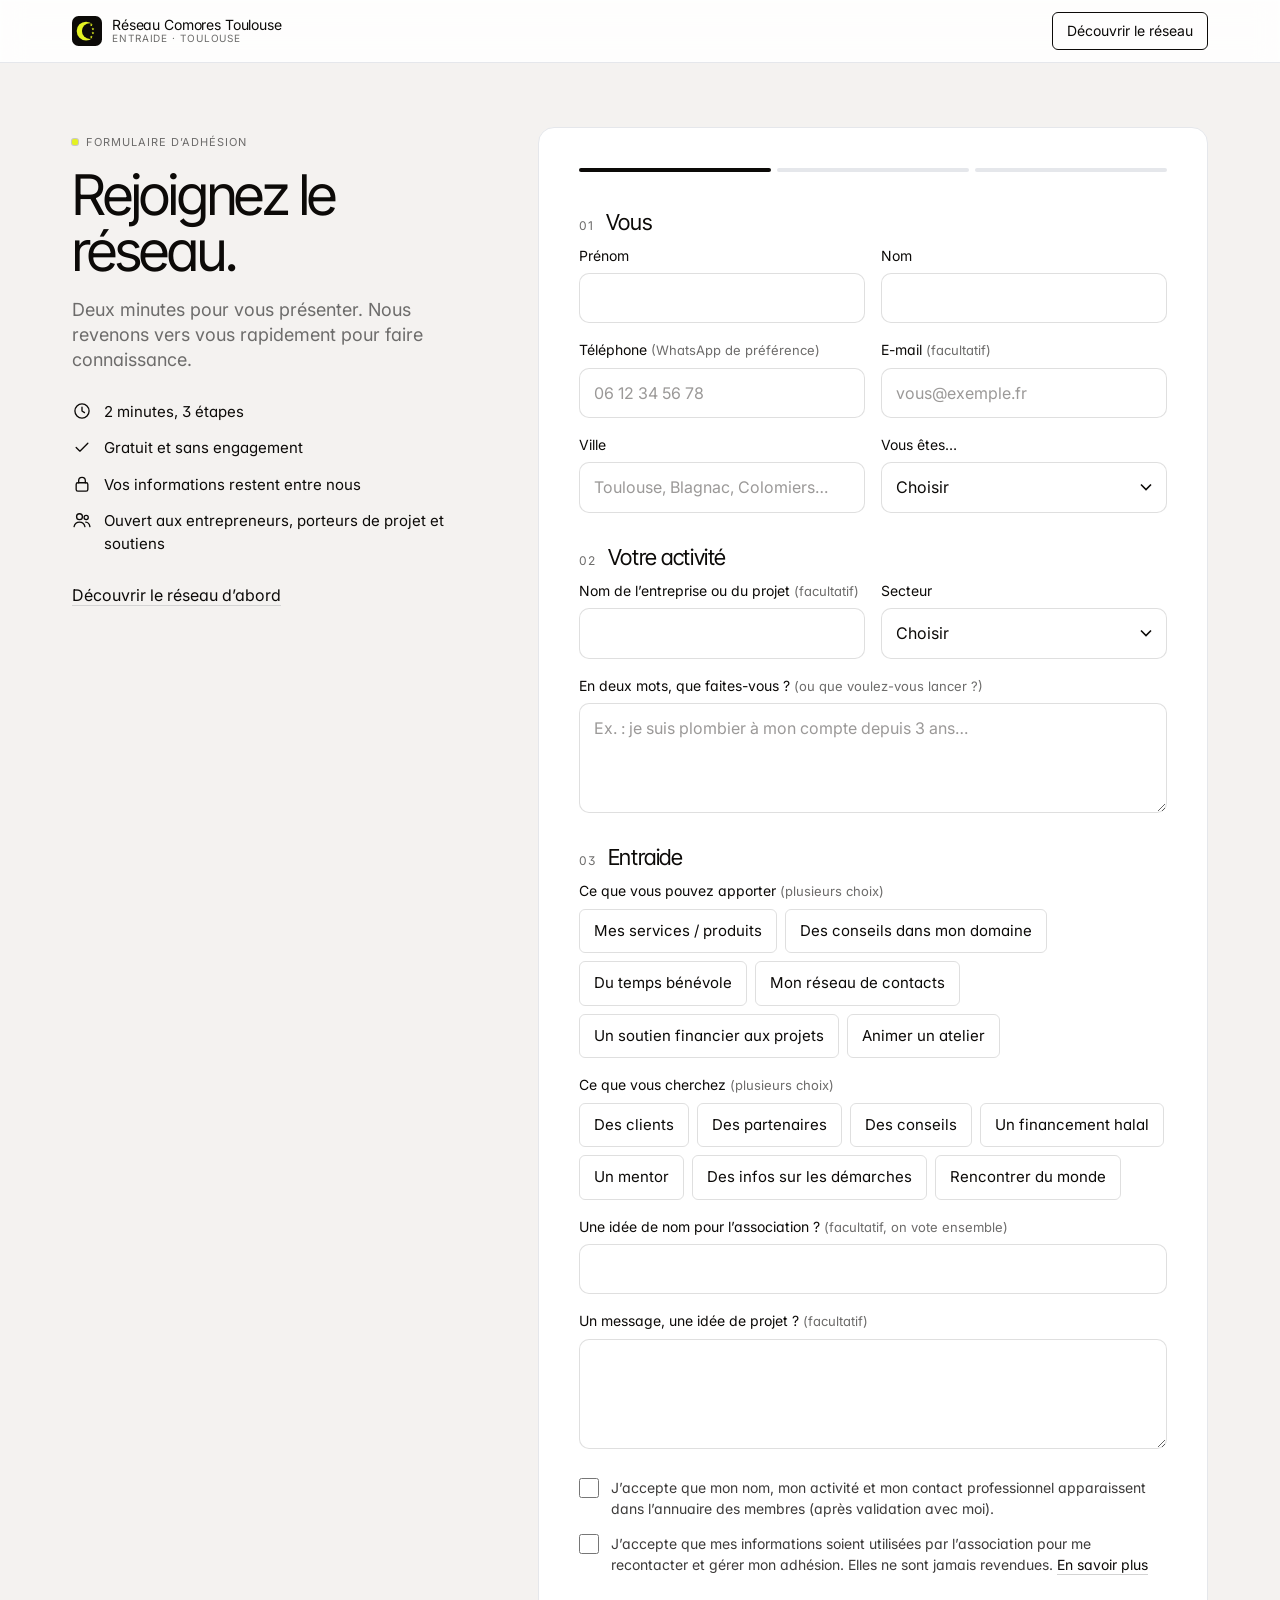
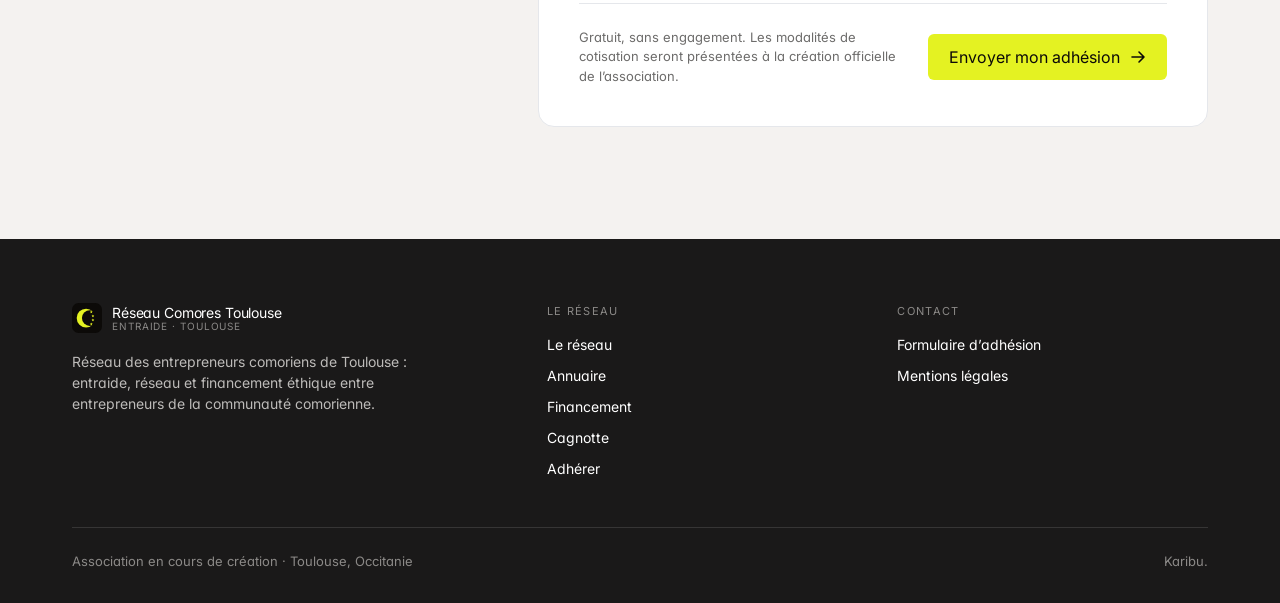
==== adherer/index.html @ d169f587 "Site du réseau d'entraide des entrepreneurs comoriens de Toulouse Co-Authored-By: Claude Opus 5.5 <n" ====
<!doctype html>
<html lang="fr"><head>
<meta charset="utf-8"><meta name="viewport" content="width=device-width, initial-scale=1">
<title>Adhérer · Réseau des entrepreneurs comoriens de Toulouse</title>
<meta name="description" content="Rejoignez le réseau d’entraide des entrepreneurs comoriens de Toulouse. Formulaire d’adhésion en 2 minutes, gratuit et sans engagement.">
<link rel="canonical" href="https://kevinhadad36.github.io/entraide-comores-toulouse/adherer/">
<meta property="og:type" content="website"><meta property="og:locale" content="fr_FR">
<meta property="og:site_name" content="Réseau des entrepreneurs comoriens de Toulouse">
<meta property="og:title" content="Adhérer · Réseau des entrepreneurs comoriens de Toulouse"><meta property="og:description" content="Rejoignez le réseau d’entraide des entrepreneurs comoriens de Toulouse. Formulaire d’adhésion en 2 minutes, gratuit et sans engagement.">
<meta property="og:url" content="https://kevinhadad36.github.io/entraide-comores-toulouse/adherer/"><meta property="og:image" content="https://kevinhadad36.github.io/entraide-comores-toulouse/assets/og.png">
<meta property="og:image:width" content="1200"><meta property="og:image:height" content="630">
<meta name="twitter:card" content="summary_large_image">
<meta name="theme-color" content="#f4f2f0">
<link rel="icon" href="../assets/logo.svg" type="image/svg+xml">
<link rel="preconnect" href="https://fonts.googleapis.com"><link rel="preconnect" href="https://fonts.gstatic.com" crossorigin>
<link href="https://fonts.googleapis.com/css2?family=Inter:wght@400&family=Inter+Tight:wght@400&display=swap" rel="stylesheet">
<link rel="stylesheet" href="../assets/style.css">

</head><body>

<header class="top"><div class="wrap nav">
<a class="brand" href="../"><svg viewBox="0 0 32 32" aria-hidden="true"><rect width="32" height="32" rx="7" fill="#0c0a08"/><mask id="lg"><rect width="32" height="32" fill="#fff"/><circle cx="19" cy="16" r="8.4" fill="#000"/></mask><circle cx="15" cy="16" r="10" fill="#e4f222" mask="url(#lg)"/><g fill="#e4f222"><polygon points="20.60,8.05 21.01,9.04 22.07,9.12 21.26,9.82 21.51,10.85 20.60,10.30 19.69,10.85 19.94,9.82 19.13,9.12 20.19,9.04"/><polygon points="22.30,12.35 22.71,13.34 23.77,13.42 22.96,14.12 23.21,15.15 22.30,14.60 21.39,15.15 21.64,14.12 20.83,13.42 21.89,13.34"/><polygon points="22.30,16.55 22.71,17.54 23.77,17.62 22.96,18.32 23.21,19.35 22.30,18.80 21.39,19.35 21.64,18.32 20.83,17.62 21.89,17.54"/><polygon points="20.60,20.85 21.01,21.84 22.07,21.92 21.26,22.62 21.51,23.65 20.60,23.10 19.69,23.65 19.94,22.62 19.13,21.92 20.19,21.84"/></g></svg><span>Réseau Comores Toulouse<small>Entraide · Toulouse</small></span></a>

<div class="nav-right"><a class="btn btn-out" href="../">Découvrir le réseau</a></div>
</div></header>
<main>

<div class="wrap form-wrap">
  <div>
    <div class="sticky">
      <span class="label">Formulaire d’adhésion</span>
      <h1 style="font-size:clamp(2.4rem,6vw,3.5rem);margin:16px 0 18px;line-height:1">Rejoignez le réseau.</h1>
      <p class="lead muted" style="font-size:1.125rem">Deux minutes pour vous présenter. Nous revenons vers vous rapidement pour faire connaissance.</p>
      <ul class="aside-list">
        <li><svg viewBox="0 0 24 24"><circle cx="12" cy="12" r="8.5"/><path d="M12 7.5V12l3 2"/></svg><span>2 minutes, 3 étapes</span></li>
        <li><svg viewBox="0 0 24 24"><path d="M5 12.5l4.5 4.5L19 7.5"/></svg><span>Gratuit et sans engagement</span></li>
        <li><svg viewBox="0 0 24 24"><rect x="5" y="10.5" width="14" height="10" rx="2"/><path d="M8 10.5V8a4 4 0 0 1 8 0v2.5"/></svg><span>Vos informations restent entre nous</span></li>
        <li><svg viewBox="0 0 24 24"><circle cx="9" cy="8" r="3.5"/><path d="M2.5 20c.8-3.6 3.4-5.5 6.5-5.5s5.7 1.9 6.5 5.5"/><circle cx="17" cy="9" r="2.5"/><path d="M16.5 14.6c2.6.2 4.4 1.9 5 5.4"/></svg><span>Ouvert aux entrepreneurs, porteurs de projet et soutiens</span></li>
      </ul>
      <p style="margin-top:28px"><a class="link" href="../">Découvrir le réseau d’abord</a></p>
    </div>
  </div>

  <div>
  <form class="join" id="join" novalidate
    data-endpoint="" data-whatsapp="" data-email="">
    <div class="progress" aria-hidden="true"><i class="on"></i><i></i><i></i></div>
    
    <input type="hidden" name="_subject" value="Nouvelle adhésion · Réseau Comores Toulouse">
    <input type="hidden" name="source" value="">
    <label class="hp" aria-hidden="true">Ne pas remplir <input type="text" name="_gotcha" tabindex="-1" autocomplete="off"></label>

    <fieldset>
      <legend><small>01</small>Vous</legend>
      <div class="fgrid c2">
        <label class="field"><span>Prénom</span><input type="text" name="prenom" autocomplete="given-name" required></label>
        <label class="field"><span>Nom</span><input type="text" name="nom" autocomplete="family-name" required></label>
        <label class="field"><span>Téléphone <em>(WhatsApp de préférence)</em></span><input type="tel" name="telephone" autocomplete="tel" inputmode="tel" placeholder="06 12 34 56 78" required></label>
        <label class="field"><span>E-mail <em>(facultatif)</em></span><input type="email" name="email" autocomplete="email" placeholder="vous@exemple.fr"></label>
        <label class="field"><span>Ville</span><input type="text" name="ville" autocomplete="address-level2" placeholder="Toulouse, Blagnac, Colomiers…" required></label>
        <label class="field"><span>Vous êtes…</span><select name="profil" required>
          <option value="">Choisir</option><option>Entrepreneur / chef d’entreprise</option><option>Indépendant / artisan / auto-entrepreneur</option><option>Porteur de projet</option><option>Étudiant / jeune diplômé</option><option>Salarié, envie de soutenir le réseau</option><option>Autre</option>
        </select></label>
      </div>
    </fieldset>

    <fieldset>
      <legend><small>02</small>Votre activité</legend>
      <div class="fgrid c2">
        <label class="field"><span>Nom de l’entreprise ou du projet <em>(facultatif)</em></span><input type="text" name="entreprise" autocomplete="organization"></label>
        <label class="field"><span>Secteur</span><select name="secteur">
          <option value="">Choisir</option><option>Bâtiment &amp; travaux</option><option>Restauration &amp; traiteur</option><option>Commerce</option><option>Transport &amp; logistique</option><option>Beauté &amp; bien-être</option><option>Santé</option><option>Numérique &amp; tech</option><option>Conseil, gestion, comptabilité</option><option>Immobilier</option><option>Éducation &amp; formation</option><option>Événementiel</option><option>Import-export</option><option>Services à la personne</option><option>Autre</option>
        </select></label>
      </div>
      <label class="field"><span>En deux mots, que faites-vous ? <em>(ou que voulez-vous lancer ?)</em></span><textarea name="activite" placeholder="Ex. : je suis plombier à mon compte depuis 3 ans…"></textarea></label>
    </fieldset>

    <fieldset>
      <legend><small>03</small>Entraide</legend>
      <div class="field"><span class="group-title">Ce que vous pouvez apporter <em>(plusieurs choix)</em></span><div class="opts"><label class="opt"><input type="checkbox" name="apports" value="Mes services / produits"><span>Mes services / produits</span></label><label class="opt"><input type="checkbox" name="apports" value="Des conseils dans mon domaine"><span>Des conseils dans mon domaine</span></label><label class="opt"><input type="checkbox" name="apports" value="Du temps bénévole"><span>Du temps bénévole</span></label><label class="opt"><input type="checkbox" name="apports" value="Mon réseau de contacts"><span>Mon réseau de contacts</span></label><label class="opt"><input type="checkbox" name="apports" value="Un soutien financier aux projets"><span>Un soutien financier aux projets</span></label><label class="opt"><input type="checkbox" name="apports" value="Animer un atelier"><span>Animer un atelier</span></label></div></div>
      <div class="field"><span class="group-title">Ce que vous cherchez <em>(plusieurs choix)</em></span><div class="opts"><label class="opt"><input type="checkbox" name="besoins" value="Des clients"><span>Des clients</span></label><label class="opt"><input type="checkbox" name="besoins" value="Des partenaires"><span>Des partenaires</span></label><label class="opt"><input type="checkbox" name="besoins" value="Des conseils"><span>Des conseils</span></label><label class="opt"><input type="checkbox" name="besoins" value="Un financement halal"><span>Un financement halal</span></label><label class="opt"><input type="checkbox" name="besoins" value="Un mentor"><span>Un mentor</span></label><label class="opt"><input type="checkbox" name="besoins" value="Des infos sur les démarches"><span>Des infos sur les démarches</span></label><label class="opt"><input type="checkbox" name="besoins" value="Rencontrer du monde"><span>Rencontrer du monde</span></label></div></div>
      <label class="field"><span>Une idée de nom pour l’association ? <em>(facultatif, on vote ensemble)</em></span><input type="text" name="idee_nom"></label>
      <label class="field"><span>Un message, une idée de projet ? <em>(facultatif)</em></span><textarea name="message"></textarea></label>
    </fieldset>

    <div style="display:grid;gap:14px">
      <label class="check"><input type="checkbox" name="annuaire" value="oui"><span>J’accepte que mon nom, mon activité et mon contact professionnel apparaissent dans l’annuaire des membres (après validation avec moi).</span></label>
      <label class="check"><input type="checkbox" name="consentement" value="oui" required><span>J’accepte que mes informations soient utilisées par l’association pour me recontacter et gérer mon adhésion. Elles ne sont jamais revendues. <a class="link" href="../mentions-legales/">En savoir plus</a></span></label>
    </div>

    <div class="form-msg" id="form-msg" role="alert" hidden></div>
    <div class="form-foot">
      <p>Gratuit, sans engagement. Les modalités de cotisation seront présentées à la création officielle de l’association.</p>
      <button class="btn btn-hl" type="submit">Envoyer mon adhésion <svg viewBox="0 0 16 16"><path d="M2 8h12M9 3l5 5-5 5"/></svg></button>
    </div>
  </form>

  <div class="done" id="done" tabindex="-1">
    <div class="big"><svg viewBox="0 0 24 24"><path d="M5 12.5l4.5 4.5L19 7.5"/></svg></div>
    <h2>Bienvenue dans le réseau.</h2>
    <p class="muted">Merci ! Nous avons bien reçu votre demande et nous revenons vers vous très vite. En attendant, partagez le formulaire autour de vous : plus nous serons nombreux, plus le réseau sera utile à chacun.</p>
    <div class="cta"><a class="btn btn-hl" id="wa-share" href="#" target="_blank" rel="noopener"><svg viewBox="0 0 24 24"><path d="M4 19.5l1.3-3.8A8 8 0 1 1 8.4 19z"/></svg> Partager sur WhatsApp</a><a class="btn btn-out" href="../">Découvrir le réseau</a></div>
  </div>
  </div>
</div>
</main>
<footer><div class="wrap">
<div class="foot">
<div><a class="brand" href="../"><svg viewBox="0 0 32 32" aria-hidden="true"><rect width="32" height="32" rx="7" fill="#0c0a08"/><mask id="lg"><rect width="32" height="32" fill="#fff"/><circle cx="19" cy="16" r="8.4" fill="#000"/></mask><circle cx="15" cy="16" r="10" fill="#e4f222" mask="url(#lg)"/><g fill="#e4f222"><polygon points="20.60,8.05 21.01,9.04 22.07,9.12 21.26,9.82 21.51,10.85 20.60,10.30 19.69,10.85 19.94,9.82 19.13,9.12 20.19,9.04"/><polygon points="22.30,12.35 22.71,13.34 23.77,13.42 22.96,14.12 23.21,15.15 22.30,14.60 21.39,15.15 21.64,14.12 20.83,13.42 21.89,13.34"/><polygon points="22.30,16.55 22.71,17.54 23.77,17.62 22.96,18.32 23.21,19.35 22.30,18.80 21.39,19.35 21.64,18.32 20.83,17.62 21.89,17.54"/><polygon points="20.60,20.85 21.01,21.84 22.07,21.92 21.26,22.62 21.51,23.65 20.60,23.10 19.69,23.65 19.94,22.62 19.13,21.92 20.19,21.84"/></g></svg><span>Réseau Comores Toulouse<small>Entraide · Toulouse</small></span></a><p style="margin-top:18px;max-width:38ch">Réseau des entrepreneurs comoriens de Toulouse : entraide, réseau et financement éthique entre entrepreneurs de la communauté comorienne.</p></div>
<div><h4>Le réseau</h4><ul><li><a href="../">Le réseau</a></li><li><a href="../annuaire/">Annuaire</a></li><li><a href="../financement/">Financement</a></li><li><a href="../cagnotte/">Cagnotte</a></li><li><a href="../adherer/">Adhérer</a></li></ul></div>
<div><h4>Contact</h4><ul><li><a href="../adherer/">Formulaire d’adhésion</a></li><li><a href="../mentions-legales/">Mentions légales</a></li></ul></div>
</div>
<div class="foot-bottom"><span>Association en cours de création · Toulouse, Occitanie</span><span>Karibu.</span></div>
</div></footer>
<script src="../assets/app.js" defer></script>
</body></html>
---- assets/style.css ----
/* Style : Refero « Ramp » — éditorial finance, quasi monochrome.
   Bone #f4f2f0 / Paper #fff / Ink #0c0a08 / Obsidian #1a1919, un seul accent : Highlighter #e4f222.
   Une seule graisse (400), filets fins, pas d'ombres, rayons 6/10/12/16 uniquement. */
:root{
  --hl:#e4f222; --ink:#0c0a08; --obsidian:#1a1919; --paper:#fff; --bone:#f4f2f0;
  --ash:#6d6c6b; --hair:#e5e7eb; --smoke:#d3d3d3; --line-dark:rgba(255,255,255,.12);
  --font:'Inter',system-ui,-apple-system,'Segoe UI',sans-serif;
  --display:'Inter Tight','Inter',system-ui,sans-serif;
  --ease:cubic-bezier(.2,.7,.2,1);
}
*{box-sizing:border-box;margin:0;padding:0}
html{scroll-behavior:smooth;scroll-padding-top:84px;-webkit-text-size-adjust:100%}
body{font-family:var(--font);font-weight:400;font-feature-settings:"ss01","cv11";color:var(--ink);background:var(--bone);font-size:16px;line-height:1.5;-webkit-font-smoothing:antialiased;overflow-x:hidden}
img,svg{display:block;max-width:100%}
a{color:inherit}
b,strong{font-weight:400;background:linear-gradient(transparent 58%,var(--hl) 58%)}
:focus-visible{outline:2px solid var(--ink);outline-offset:3px;border-radius:6px}
.wrap{max-width:1200px;margin:0 auto;padding:0 20px}
@media(min-width:720px){.wrap{padding:0 32px}}

h1,h2,h3{font-family:var(--display);font-weight:400;letter-spacing:-.025em;color:var(--ink)}
h1{font-size:clamp(2.6rem,8.4vw,4.75rem);line-height:.98;letter-spacing:-.04em}
h2{font-size:clamp(2rem,5.4vw,3rem);line-height:1.04;letter-spacing:-.035em}
h3{font-size:1.5rem;line-height:1.17}
p{max-width:64ch}
.lead{font-size:1.25rem;line-height:1.4;color:var(--ink)}
.muted{color:var(--ash)}
.label{display:inline-flex;align-items:center;gap:8px;font-size:11px;line-height:1;letter-spacing:.09em;text-transform:uppercase;color:var(--ash)}
.label::before{content:"";width:6px;height:6px;border-radius:2px;background:var(--hl);box-shadow:0 0 0 1px rgba(12,10,8,.18)}
.on-dark .label{color:#a7a5a3}

/* boutons */
.btn{display:inline-flex;align-items:center;justify-content:center;gap:10px;min-height:46px;padding:0 20px;border-radius:6px;font:400 1rem/1 var(--font);text-decoration:none;border:1px solid transparent;cursor:pointer;white-space:nowrap;transition:background .3s var(--ease),border-color .3s var(--ease),color .3s var(--ease)}
.btn svg{width:16px;height:16px;stroke:currentColor;fill:none;stroke-width:1.6;stroke-linecap:round;stroke-linejoin:round;transition:transform .3s var(--ease)}
.btn:hover svg{transform:translateX(3px)}
.btn-hl{background:var(--hl);color:var(--ink)}
.btn-hl:hover{background:#d6e40f}
.btn-out{background:transparent;border-color:var(--ink);color:var(--ink)}
.btn-out:hover{background:var(--paper)}
.btn-dark{background:var(--ink);color:var(--paper)}
.btn-dark:hover{background:#2b2927}
.on-dark .btn-out{border-color:rgba(255,255,255,.5);color:var(--paper)}
.on-dark .btn-out:hover{background:rgba(255,255,255,.08)}
.btn[aria-disabled="true"]{background:var(--smoke);color:var(--ash);pointer-events:none}
.link{color:var(--ink);text-decoration:underline;text-decoration-color:var(--smoke);text-underline-offset:4px;transition:text-decoration-color .3s}
.link:hover{text-decoration-color:var(--ink)}
.cta{display:flex;flex-wrap:wrap;gap:12px;align-items:center}

/* bandeau d'annonce + nav */
.announce{background:var(--paper);border-bottom:1px solid var(--hair);font-size:13px;text-align:center;padding:10px 16px;color:var(--ink)}
.announce a{text-underline-offset:3px}
header.top{position:sticky;top:0;z-index:40;background:rgba(255,255,255,.86);backdrop-filter:blur(12px);-webkit-backdrop-filter:blur(12px);border-bottom:1px solid var(--hair);box-shadow:rgba(255,255,255,.6) 0 0 2px inset}
.nav{display:flex;align-items:center;justify-content:space-between;gap:16px;height:62px}
.brand{display:flex;align-items:center;gap:10px;text-decoration:none;min-width:0}
.brand svg{width:30px;height:30px;flex:none}
.brand span{font-size:14px;line-height:1.15;letter-spacing:-.01em;white-space:nowrap;overflow:hidden;text-overflow:ellipsis}
.brand small{display:block;font-size:10px;letter-spacing:.09em;text-transform:uppercase;color:var(--ash)}
.nav ul{display:none;list-style:none;gap:2px}
.nav ul a{display:block;padding:8px 12px;border-radius:6px;text-decoration:none;font-size:14px;transition:background .3s}
.nav ul a:hover,.nav ul a[aria-current="page"]{background:var(--bone)}
.nav .btn{min-height:38px;padding:0 14px;font-size:14px}
@media(min-width:960px){.nav ul{display:flex}}
.menu-btn{display:inline-flex;align-items:center;justify-content:center;width:38px;height:38px;border-radius:6px;border:1px solid var(--hair);background:var(--paper);cursor:pointer}
.menu-btn svg{width:18px;height:18px;stroke:var(--ink);stroke-width:1.6;fill:none}
@media(min-width:960px){.menu-btn{display:none}}
.nav-right{display:flex;gap:8px;align-items:center;flex:none}
.drawer{display:none;border-top:1px solid var(--hair);background:var(--paper)}
.drawer.open{display:block}
.drawer a{display:block;padding:14px 20px;border-bottom:1px solid var(--hair);text-decoration:none}
@media(min-width:960px){.drawer{display:none!important}}

/* hero */
.hero{padding:56px 0 64px}
.hero h1{margin:20px 0 24px;max-width:14ch}
.hero h1 .hl{background:linear-gradient(transparent 62%,var(--hl) 62%);box-decoration-break:clone;-webkit-box-decoration-break:clone}
.hero .lead{max-width:540px;margin-bottom:32px}
.hero-grid{display:grid;gap:48px}
@media(min-width:980px){.hero{padding:88px 0 96px}.hero-grid{grid-template-columns:1.15fr .85fr;align-items:end;gap:64px}}

/* panneau "app" du hero */
.panel{background:var(--paper);border:1px solid var(--hair);border-radius:16px;overflow:hidden}
.panel-bar{display:flex;align-items:center;gap:6px;padding:12px 16px;border-bottom:1px solid var(--hair)}
.panel-bar i{width:9px;height:9px;border-radius:50%;background:var(--smoke)}
.panel-bar span{margin-left:10px;font-size:12px;color:var(--ash)}
.panel-body{padding:20px}
.search{display:flex;align-items:center;gap:10px;border:1px solid rgba(33,33,33,.1);border-radius:10px;padding:12px 14px;font-size:15px;color:var(--ash)}
.search svg{width:16px;height:16px;stroke:var(--ash);fill:none;stroke-width:1.6}
.search .caret{display:inline-block;width:1px;height:18px;background:var(--ink);margin-left:-6px;animation:blink 1.1s steps(1) infinite}
@keyframes blink{50%{opacity:0}}
.chips{display:flex;flex-wrap:wrap;gap:6px;margin:14px 0 18px}
.chip{font-size:13px;padding:6px 10px;border-radius:6px;background:var(--bone);color:var(--ink);border:1px solid transparent;cursor:pointer;font-family:inherit;transition:background .3s,border-color .3s}
.chip:hover{border-color:var(--smoke)}
.chip.on{background:var(--hl)}
.rows{list-style:none;border-top:1px solid var(--hair)}
.rows li{display:flex;align-items:center;gap:14px;padding:14px 0;border-bottom:1px solid var(--hair)}
.rows li:last-child{border-bottom:0}
.rows .ic{flex:none;width:36px;height:36px;border-radius:10px;background:var(--bone);display:grid;place-items:center}
.rows .ic svg{width:18px;height:18px;stroke:var(--ink);fill:none;stroke-width:1.5;stroke-linecap:round;stroke-linejoin:round}
.rows b{background:none;display:block;font-size:15px}
.rows small{display:block;font-size:13px;color:var(--ash)}
.rows .st{margin-left:auto;font-size:11px;letter-spacing:.06em;text-transform:uppercase;padding:5px 8px;border-radius:6px;background:var(--bone);white-space:nowrap}
.rows .st.go{background:var(--hl)}

/* bande obsidian */
.ticker{background:var(--obsidian);color:var(--paper)}
.ticker ul{list-style:none;display:grid;grid-template-columns:repeat(2,1fr)}
.ticker li{padding:22px 16px 22px 0;border-bottom:1px solid var(--line-dark)}
.ticker li span{display:block;font-size:10px;letter-spacing:.12em;text-transform:uppercase;color:#a7a5a3;margin-bottom:6px}
.ticker li{font-size:14px}
@media(min-width:880px){.ticker ul{grid-template-columns:repeat(6,1fr)}.ticker li{border-bottom:0;border-left:1px solid var(--line-dark);padding:26px 18px}.ticker li:first-child{border-left:0;padding-left:0}}

/* sections */
section{padding:80px 0}
@media(min-width:980px){section{padding:112px 0}}
section.paper{background:var(--paper);border-top:1px solid var(--hair);border-bottom:1px solid var(--hair)}
.head{display:grid;gap:20px;margin-bottom:48px}
.head p{color:var(--ash);font-size:1.125rem;line-height:1.45}
@media(min-width:980px){.head.split{grid-template-columns:1fr 1fr;align-items:end;gap:64px}}

/* manifeste */
.manifesto{font-family:var(--display);font-size:clamp(1.6rem,4.2vw,2.75rem);line-height:1.12;letter-spacing:-.03em;max-width:24ch}
.manifesto .dim{color:#a19f9d}
.manifesto-grid{display:grid;gap:40px}
@media(min-width:980px){.manifesto-grid{grid-template-columns:1.4fr .6fr;align-items:end}}

/* piliers */
.pillars{display:grid;gap:12px}
@media(min-width:720px){.pillars{grid-template-columns:repeat(2,1fr)}}
@media(min-width:1080px){.pillars{grid-template-columns:repeat(6,1fr)}.pillars .card{grid-column:span 2}.pillars .card.wide{grid-column:span 3}}
.card{background:var(--paper);border:1px solid var(--hair);border-radius:16px;padding:24px;display:flex;flex-direction:column;gap:14px;transition:border-color .3s}
a.card{text-decoration:none}
a.card:hover{border-color:var(--ink)}
.card .num{font-size:12px;letter-spacing:.08em;color:var(--ash)}
.card h3{font-size:1.5rem}
.card p{color:var(--ash)}
.card .more{margin-top:auto;padding-top:10px;font-size:14px;display:flex;align-items:center;gap:8px}
.card .more svg{width:14px;height:14px;stroke:currentColor;fill:none;stroke-width:1.6}
.card ul{list-style:none;display:grid;gap:8px;font-size:15px}
.card ul li{display:flex;gap:10px}
.card ul li::before{content:"";flex:none;width:6px;height:6px;margin-top:9px;border-radius:2px;background:var(--ink)}
.card.full .more{margin-top:0}
@media(min-width:1080px){.pillars .card.full{grid-column:1/-1;display:grid;grid-template-columns:auto 1fr 2fr auto;align-items:center;gap:32px}.card.full .num{display:none}}
.card.wash{background:var(--bone);border-color:transparent;border-radius:12px}
.card.hl{background:var(--hl);border-color:transparent}
.card.hl p,.card.hl .num{color:var(--ink)}
.icon{width:40px;height:40px;border-radius:12px;background:var(--bone);display:grid;place-items:center}
.icon svg{width:20px;height:20px;stroke:var(--ink);fill:none;stroke-width:1.5;stroke-linecap:round;stroke-linejoin:round}
.card.hl .icon{background:rgba(255,255,255,.6)}

/* étapes */
.steps{display:grid;border-top:1px solid var(--ink);counter-reset:s}
.steps li{list-style:none;display:grid;grid-template-columns:56px 1fr;gap:8px 16px;padding:28px 0;border-bottom:1px solid var(--hair)}
.steps li::before{counter-increment:s;content:"0" counter(s);font-size:13px;color:var(--ash);padding-top:6px}
.steps h3{font-size:1.375rem}
.steps p{grid-column:2;color:var(--ash)}
@media(min-width:980px){.steps{grid-template-columns:repeat(3,1fr);gap:0 32px;border-top:0}.steps li{grid-template-columns:1fr;border-top:1px solid var(--ink);border-bottom:0}.steps p{grid-column:1}}

/* panneau inversé */
.dark{background:var(--obsidian);color:#d9d7d5;border-radius:16px;padding:40px 24px;display:grid;gap:40px}
.dark h2,.dark h3{color:var(--paper)}
.dark p{color:#bdbbb9}
@media(min-width:880px){.dark{padding:64px 56px;grid-template-columns:1fr 1fr;align-items:center}}
.dark-list{list-style:none;border-top:1px solid var(--line-dark)}
.dark-list li{display:flex;justify-content:space-between;gap:20px;padding:18px 0;border-bottom:1px solid var(--line-dark);color:var(--paper)}
.dark-list li span{color:#a7a5a3;font-size:14px;text-align:right}
.on-dark{color:var(--paper)}

/* jauge cagnotte */
.gauge{display:grid;gap:10px}
.gauge .bar{height:10px;border-radius:6px;background:var(--bone);overflow:hidden;border:1px solid var(--hair)}
.gauge .bar i{display:block;height:100%;background:var(--hl);border-right:1px solid var(--ink)}
.gauge .nums{display:flex;justify-content:space-between;font-size:14px;color:var(--ash);font-variant-numeric:tabular-nums}
.gauge .nums b{background:none;color:var(--ink);font-size:1.75rem;letter-spacing:-.03em}

/* pour qui / valeurs */
.who{display:grid;gap:0;border-top:1px solid var(--hair)}
.who li{list-style:none;display:grid;gap:6px;padding:22px 0;border-bottom:1px solid var(--hair)}
.who li b{background:none;font-size:1.25rem;letter-spacing:-.02em}
.who li span{color:var(--ash)}
@media(min-width:880px){.who li{grid-template-columns:.8fr 1.2fr;gap:32px;align-items:baseline}}

/* FAQ */
.faq{border-top:1px solid var(--hair)}
.faq details{border-bottom:1px solid var(--hair)}
.faq summary{list-style:none;cursor:pointer;display:flex;justify-content:space-between;gap:24px;padding:22px 0;font-size:1.125rem;letter-spacing:-.01em}
.faq summary::-webkit-details-marker{display:none}
.faq summary::after{content:"+";font-size:1.5rem;line-height:1;color:var(--ash);transition:transform .3s var(--ease)}
.faq details[open] summary::after{transform:rotate(45deg)}
.faq details p{padding:0 0 24px;color:var(--ash)}
.faq-grid{display:grid;gap:40px}
@media(min-width:980px){.faq-grid{grid-template-columns:.8fr 1.2fr;gap:64px}}

/* CTA final */
.final{background:var(--hl);border-radius:16px;padding:48px 24px;display:grid;gap:28px}
.final h2{max-width:16ch}
@media(min-width:880px){.final{padding:72px 56px;grid-template-columns:1.3fr .7fr;align-items:end}.final .cta{justify-content:flex-end}}

/* pages intérieures */
.page-hero{padding:48px 0 56px;border-bottom:1px solid var(--hair)}
.page-hero h1{font-size:clamp(2.4rem,7vw,4rem);margin:18px 0 20px;max-width:18ch}
.page-hero .lead{max-width:620px;color:var(--ash)}
@media(min-width:980px){.page-hero{padding:80px 0 72px}}
.crumb{font-size:13px;color:var(--ash);margin-bottom:18px}
.crumb a{text-underline-offset:3px}
.two{display:grid;gap:48px}
@media(min-width:980px){.two{grid-template-columns:1fr 1fr;gap:64px}}
.prose h2{font-size:clamp(1.6rem,3.6vw,2.25rem);margin:0 0 16px}
.prose p+p{margin-top:14px}
.prose p{color:#3d3b3a}
.note{font-size:14px;color:var(--ash);border-left:2px solid var(--hl);padding:4px 0 4px 14px}
.sticky{position:sticky;top:100px}

/* formulaire */
.form-wrap{display:grid;gap:40px;padding-top:40px;padding-bottom:96px}
@media(min-width:980px){.form-wrap{grid-template-columns:.75fr 1.25fr;gap:64px;padding-top:64px;padding-bottom:112px}}
form.join{background:var(--paper);border:1px solid var(--hair);border-radius:16px;padding:24px;display:grid;gap:28px}
@media(min-width:720px){form.join{padding:40px}}
fieldset{border:0;display:grid;gap:16px}
legend{font-family:var(--display);font-size:1.375rem;letter-spacing:-.02em;margin-bottom:6px;display:flex;align-items:baseline;gap:12px}
legend small{font-family:var(--font);font-size:12px;letter-spacing:.08em;color:var(--ash)}
.fgrid{display:grid;gap:16px}
@media(min-width:720px){.fgrid.c2{grid-template-columns:1fr 1fr}}
.field{display:grid;gap:7px}
.field>span,.group-title{font-size:14px;color:var(--ink)}
.field>span em,.group-title em{font-style:normal;color:var(--ash);font-size:13px}
input[type=text],input[type=email],input[type=tel],select,textarea{width:100%;font:400 16px/1.4 var(--font);color:var(--ink);background:var(--paper);border:1px solid rgba(33,33,33,.14);border-radius:10px;padding:13px 14px;transition:border-color .3s;appearance:none;-webkit-appearance:none}
select{background-image:url("data:image/svg+xml,%3Csvg xmlns='http://www.w3.org/2000/svg' width='12' height='8' fill='none' stroke='%230c0a08' stroke-width='1.6'%3E%3Cpath d='M1 1.5l5 5 5-5'/%3E%3C/svg%3E");background-repeat:no-repeat;background-position:right 14px center;padding-right:40px}
textarea{min-height:110px;resize:vertical}
input:focus,select:focus,textarea:focus{outline:0;border-color:var(--ink)}
input::placeholder,textarea::placeholder{color:#9b9998}
.opts{display:flex;flex-wrap:wrap;gap:8px}
.opt{position:relative}
.opt input{position:absolute;opacity:0;inset:0;cursor:pointer}
.opt span{display:inline-flex;align-items:center;gap:8px;padding:10px 14px;border-radius:6px;border:1px solid rgba(33,33,33,.14);font-size:15px;cursor:pointer;transition:background .3s,border-color .3s}
.opt input:checked+span{background:var(--hl);border-color:var(--ink)}
.opt input:focus-visible+span{outline:2px solid var(--ink);outline-offset:2px}
.check{display:flex;gap:12px;align-items:flex-start;font-size:14px;color:#3d3b3a;cursor:pointer}
.check input{flex:none;width:20px;height:20px;margin-top:1px;accent-color:var(--ink)}
.hp{position:absolute;left:-9999px;width:1px;height:1px;overflow:hidden}
.form-foot{display:flex;flex-wrap:wrap;gap:16px;align-items:center;justify-content:space-between;border-top:1px solid var(--hair);padding-top:24px}
.form-foot p{font-size:13px;color:var(--ash);max-width:40ch}
.form-msg{font-size:14px;padding:12px 14px;border-radius:10px;background:var(--bone)}
.form-msg.err{background:#fde8e6}
.done{display:none;background:var(--paper);border:1px solid var(--hair);border-radius:16px;padding:40px 24px;text-align:left}
.done.show{display:grid;gap:18px}
.done h2{font-size:clamp(2rem,5vw,2.75rem)}
.done .big{width:56px;height:56px;border-radius:12px;background:var(--hl);display:grid;place-items:center}
.done .big svg{width:26px;height:26px;stroke:var(--ink);fill:none;stroke-width:1.8}
.progress{display:flex;gap:6px;margin-bottom:6px}
.progress i{flex:1;height:4px;border-radius:6px;background:var(--hair);transition:background .3s}
.progress i.on{background:var(--ink)}
.aside-list{list-style:none;display:grid;gap:14px;margin-top:28px}
.aside-list li{display:flex;gap:12px;font-size:15px}
.aside-list li svg{flex:none;width:20px;height:20px;stroke:var(--ink);fill:none;stroke-width:1.6;stroke-linecap:round;stroke-linejoin:round}

/* annuaire */
.dir-tools{display:grid;gap:14px;margin-bottom:28px}
.dir-tools input{max-width:520px}
.dir{display:grid;gap:12px}
@media(min-width:720px){.dir{grid-template-columns:repeat(2,1fr)}}
@media(min-width:1080px){.dir{grid-template-columns:repeat(3,1fr)}}
.member .sector{font-size:11px;letter-spacing:.08em;text-transform:uppercase;color:var(--ash)}
.member .meta{font-size:14px;color:var(--ash)}
.member .actions{display:flex;flex-wrap:wrap;gap:8px;margin-top:auto;padding-top:6px}
.member .actions a{font-size:14px;padding:8px 12px;border-radius:6px;background:var(--bone);text-decoration:none;transition:background .3s}
.member .actions a:hover{background:var(--hl)}
.empty{border:1px dashed var(--smoke);border-radius:16px;padding:48px 24px;display:grid;gap:16px;justify-items:start}
.empty h3{font-size:1.75rem;max-width:22ch}

/* footer */
footer{background:var(--obsidian);color:#bdbbb9;padding:64px 0 32px;font-size:14px}
footer .brand span{color:var(--paper)}
footer .brand small{color:#8b8987}
.foot{display:grid;gap:40px}
@media(min-width:880px){.foot{grid-template-columns:1.4fr 1fr 1fr}}
footer h4{font-weight:400;font-size:11px;letter-spacing:.12em;text-transform:uppercase;color:#8b8987;margin-bottom:14px}
footer ul{list-style:none;display:grid;gap:10px}
footer a{text-decoration:none;color:var(--paper)}
footer a:hover{text-decoration:underline;text-underline-offset:3px}
.foot-bottom{margin-top:48px;padding-top:24px;border-top:1px solid var(--line-dark);display:flex;flex-wrap:wrap;gap:12px;justify-content:space-between;font-size:13px;color:#8b8987}

/* apparition douce (couleur/opacité uniquement) */
@media (prefers-reduced-motion:no-preference){
  .reveal{opacity:0;transition:opacity .6s var(--ease)}
  .reveal.in{opacity:1}
}
@media (prefers-reduced-motion:reduce){html{scroll-behavior:auto}.search .caret{animation:none}}
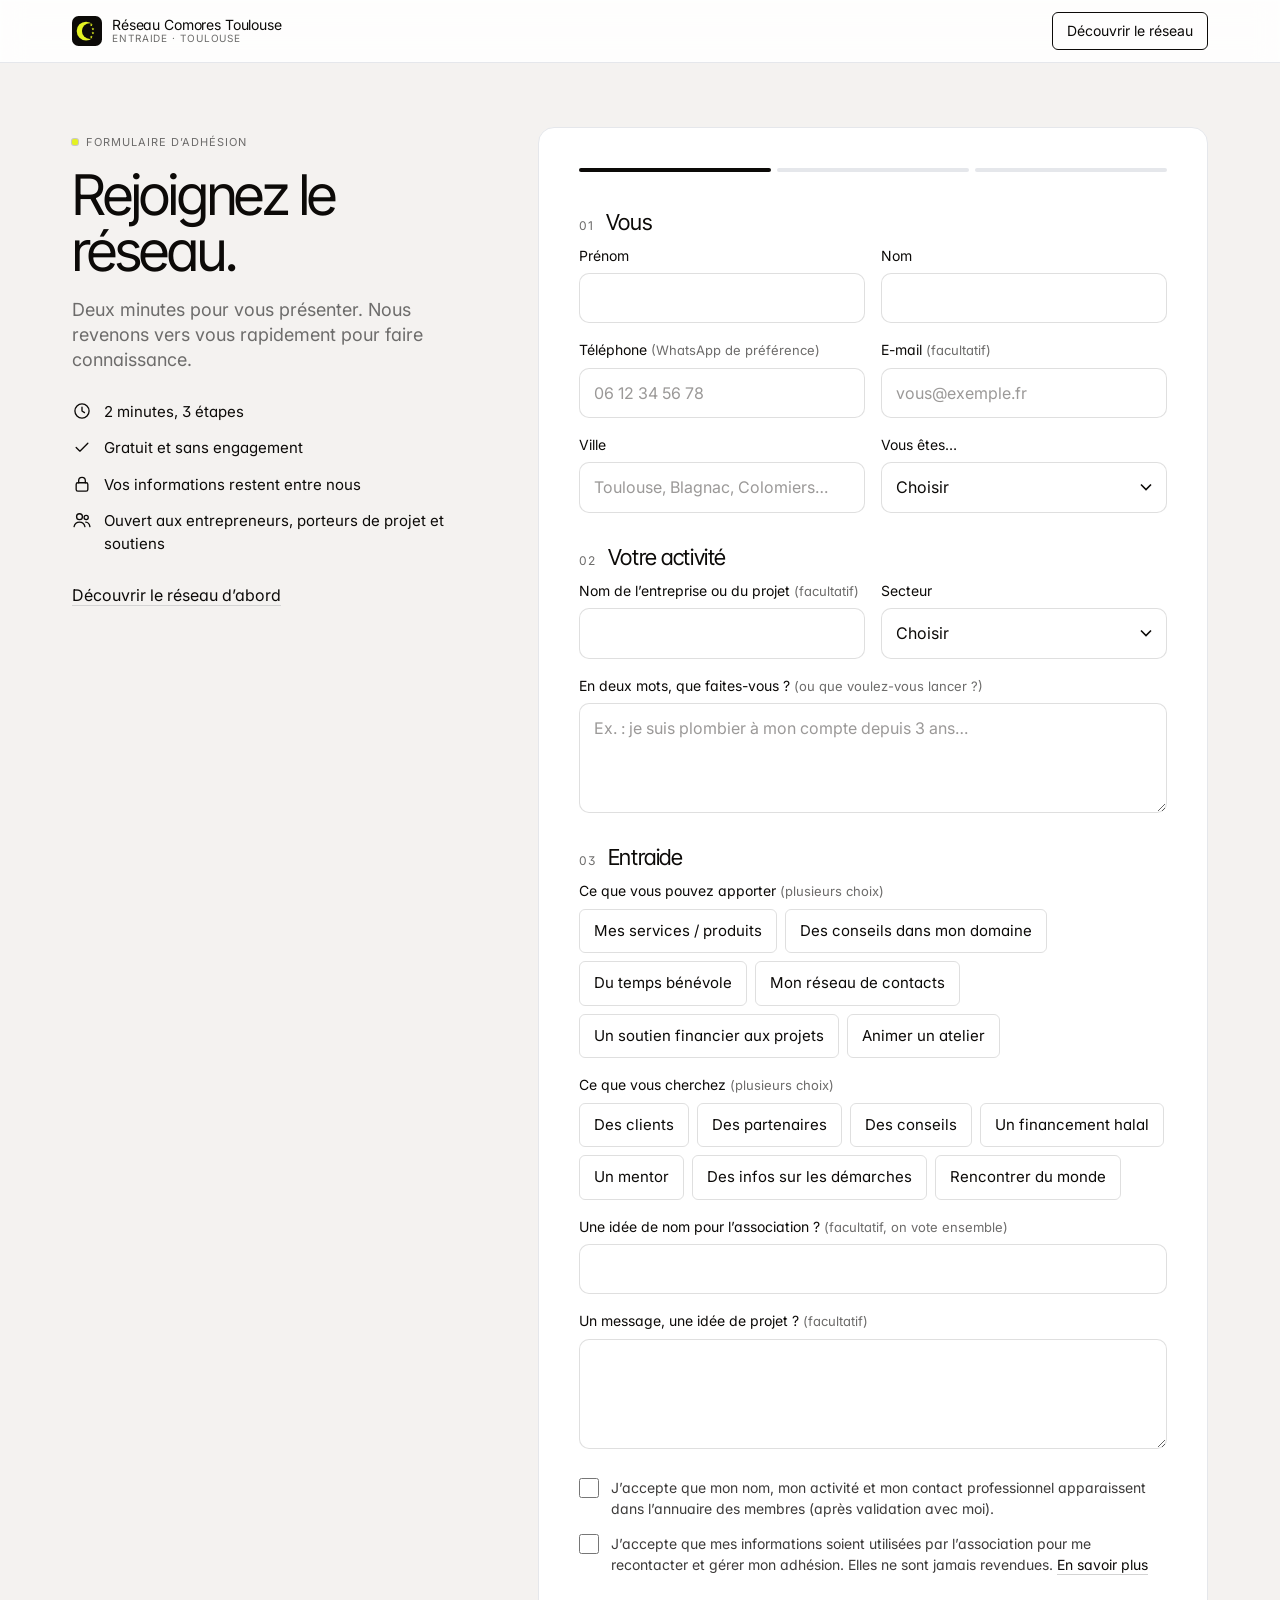
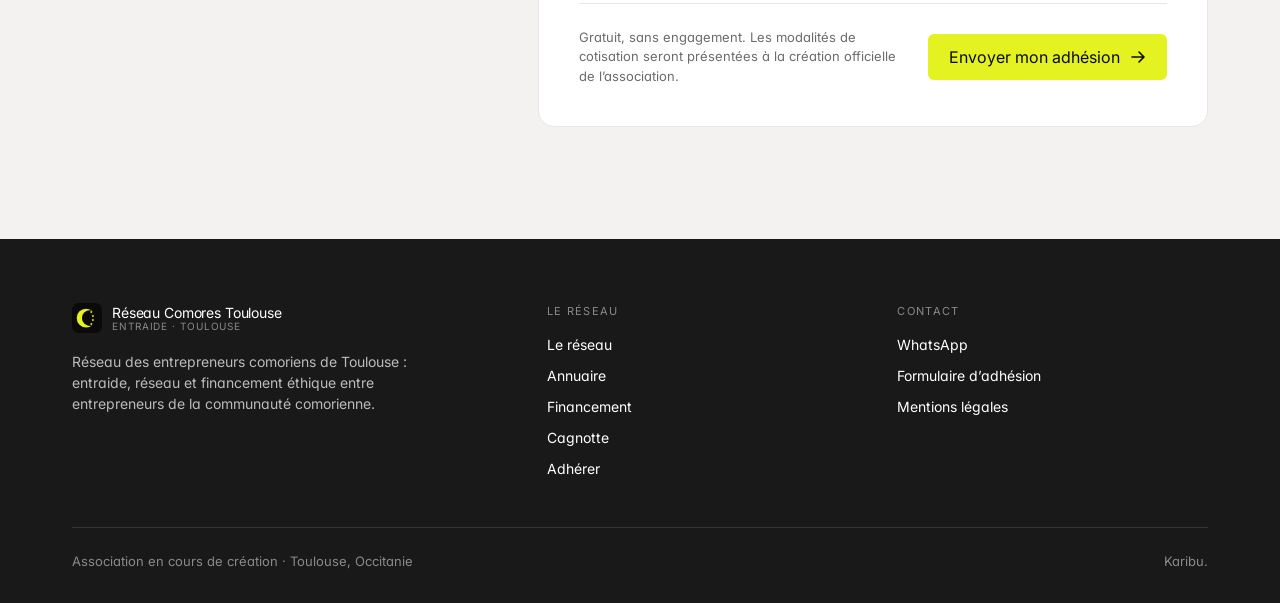
==== commit 837cc680: "Formulaire d'adhésion relié au WhatsApp de l'association Co-Authored-By: Claude Opus 5.5 <noreply@an" ====
--- a/adherer/index.html
+++ b/adherer/index.html
@@ -43,7 +43,7 @@
 
   <div>
   <form class="join" id="join" novalidate
-    data-endpoint="" data-whatsapp="" data-email="">
+    data-endpoint="" data-whatsapp="33641478339" data-email="">
     <div class="progress" aria-hidden="true"><i class="on"></i><i></i><i></i></div>
     
     <input type="hidden" name="_subject" value="Nouvelle adhésion · Réseau Comores Toulouse">
@@ -108,7 +108,7 @@
 <div class="foot">
 <div><a class="brand" href="../"><svg viewBox="0 0 32 32" aria-hidden="true"><rect width="32" height="32" rx="7" fill="#0c0a08"/><mask id="lg"><rect width="32" height="32" fill="#fff"/><circle cx="19" cy="16" r="8.4" fill="#000"/></mask><circle cx="15" cy="16" r="10" fill="#e4f222" mask="url(#lg)"/><g fill="#e4f222"><polygon points="20.60,8.05 21.01,9.04 22.07,9.12 21.26,9.82 21.51,10.85 20.60,10.30 19.69,10.85 19.94,9.82 19.13,9.12 20.19,9.04"/><polygon points="22.30,12.35 22.71,13.34 23.77,13.42 22.96,14.12 23.21,15.15 22.30,14.60 21.39,15.15 21.64,14.12 20.83,13.42 21.89,13.34"/><polygon points="22.30,16.55 22.71,17.54 23.77,17.62 22.96,18.32 23.21,19.35 22.30,18.80 21.39,19.35 21.64,18.32 20.83,17.62 21.89,17.54"/><polygon points="20.60,20.85 21.01,21.84 22.07,21.92 21.26,22.62 21.51,23.65 20.60,23.10 19.69,23.65 19.94,22.62 19.13,21.92 20.19,21.84"/></g></svg><span>Réseau Comores Toulouse<small>Entraide · Toulouse</small></span></a><p style="margin-top:18px;max-width:38ch">Réseau des entrepreneurs comoriens de Toulouse : entraide, réseau et financement éthique entre entrepreneurs de la communauté comorienne.</p></div>
 <div><h4>Le réseau</h4><ul><li><a href="../">Le réseau</a></li><li><a href="../annuaire/">Annuaire</a></li><li><a href="../financement/">Financement</a></li><li><a href="../cagnotte/">Cagnotte</a></li><li><a href="../adherer/">Adhérer</a></li></ul></div>
-<div><h4>Contact</h4><ul><li><a href="../adherer/">Formulaire d’adhésion</a></li><li><a href="../mentions-legales/">Mentions légales</a></li></ul></div>
+<div><h4>Contact</h4><ul><li><a href="https://wa.me/33641478339">WhatsApp</a></li><li><a href="../adherer/">Formulaire d’adhésion</a></li><li><a href="../mentions-legales/">Mentions légales</a></li></ul></div>
 </div>
 <div class="foot-bottom"><span>Association en cours de création · Toulouse, Occitanie</span><span>Karibu.</span></div>
 </div></footer>
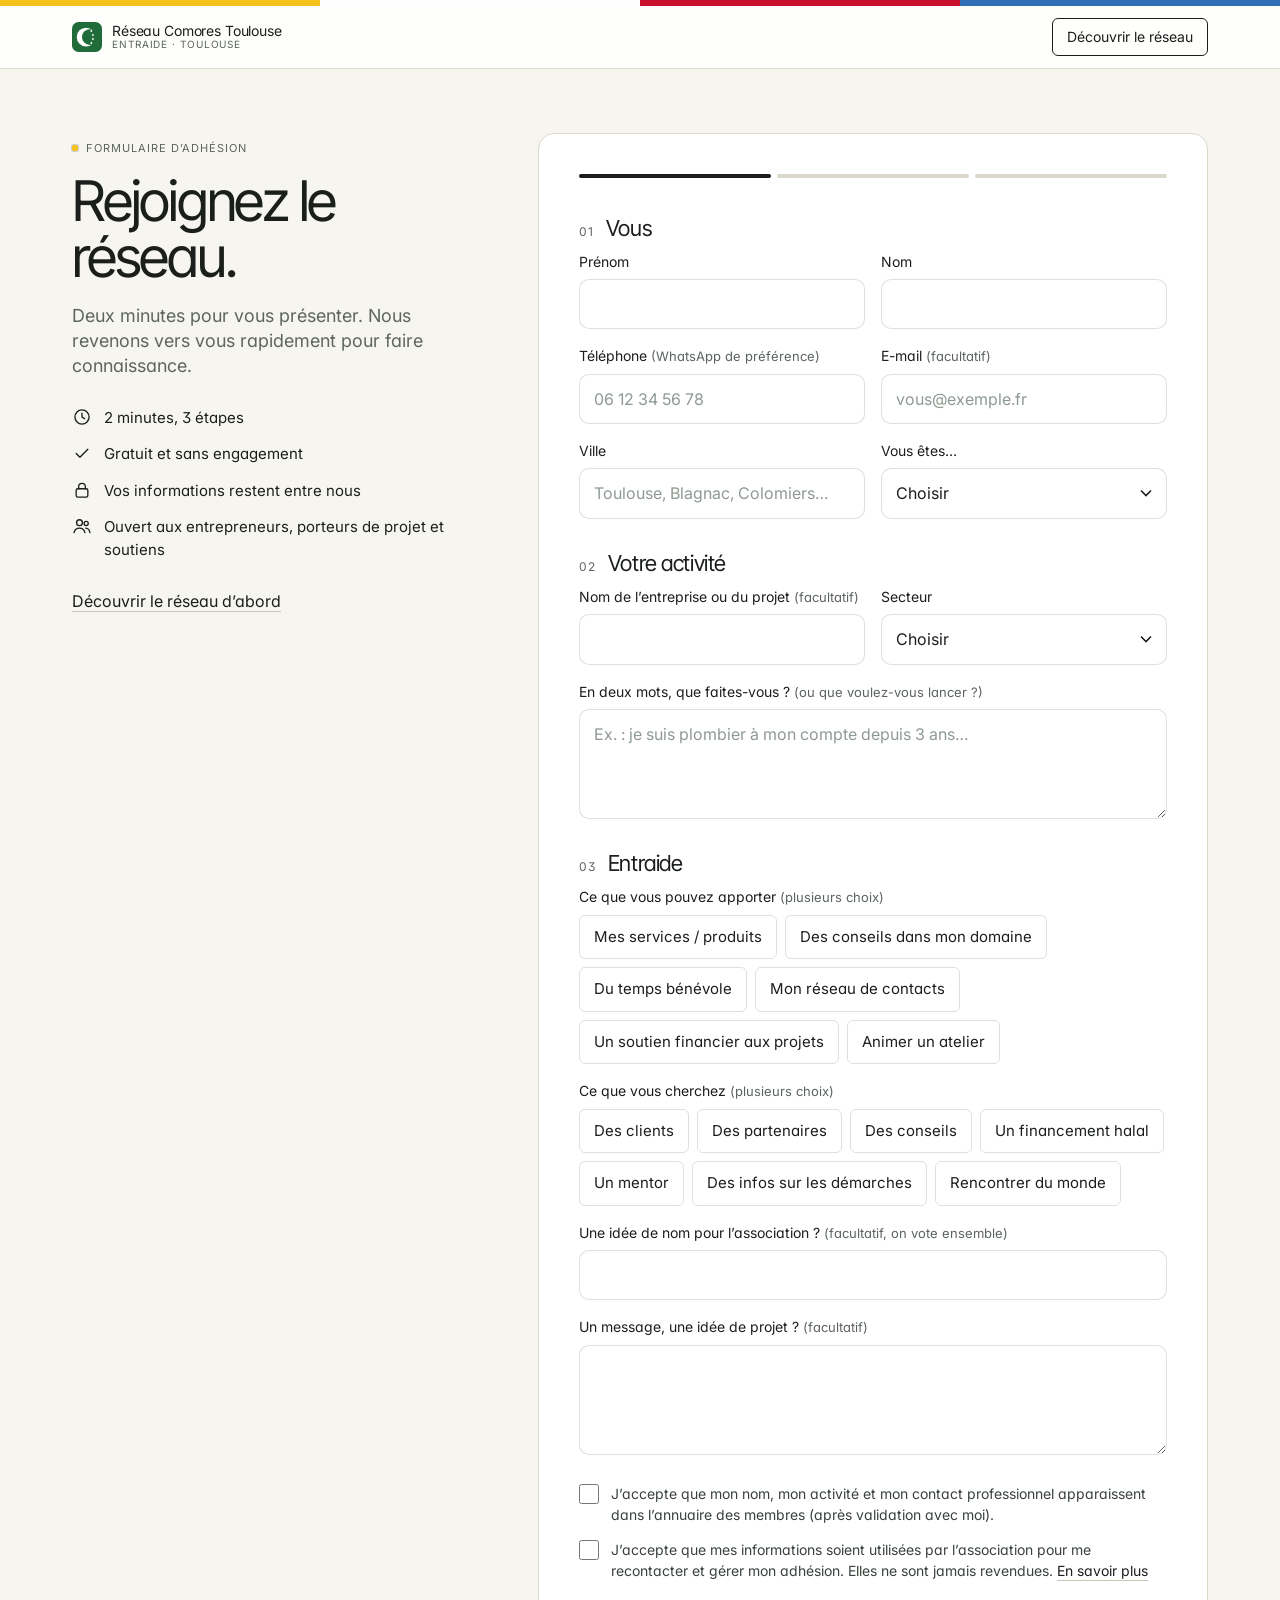
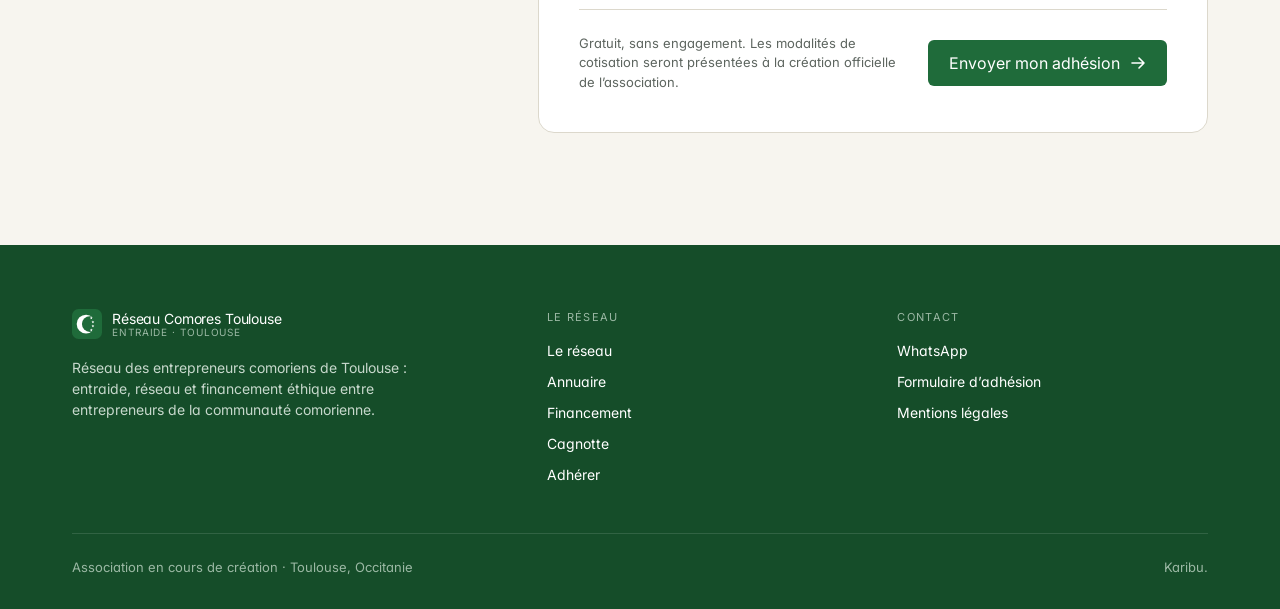
==== commit 47316aa3: "Couleurs alignées sur le formulaire d'inscription (drapeau des Comores) Co-Authored-By: Claude Opus " ====
--- a/adherer/index.html
+++ b/adherer/index.html
@@ -10,7 +10,7 @@
 <meta property="og:url" content="https://kevinhadad36.github.io/entraide-comores-toulouse/adherer/"><meta property="og:image" content="https://kevinhadad36.github.io/entraide-comores-toulouse/assets/og.png">
 <meta property="og:image:width" content="1200"><meta property="og:image:height" content="630">
 <meta name="twitter:card" content="summary_large_image">
-<meta name="theme-color" content="#f4f2f0">
+<meta name="theme-color" content="#f7f5ef">
 <link rel="icon" href="../assets/logo.svg" type="image/svg+xml">
 <link rel="preconnect" href="https://fonts.googleapis.com"><link rel="preconnect" href="https://fonts.gstatic.com" crossorigin>
 <link href="https://fonts.googleapis.com/css2?family=Inter:wght@400&family=Inter+Tight:wght@400&display=swap" rel="stylesheet">
@@ -19,7 +19,7 @@
 </head><body>
 
 <header class="top"><div class="wrap nav">
-<a class="brand" href="../"><svg viewBox="0 0 32 32" aria-hidden="true"><rect width="32" height="32" rx="7" fill="#0c0a08"/><mask id="lg"><rect width="32" height="32" fill="#fff"/><circle cx="19" cy="16" r="8.4" fill="#000"/></mask><circle cx="15" cy="16" r="10" fill="#e4f222" mask="url(#lg)"/><g fill="#e4f222"><polygon points="20.60,8.05 21.01,9.04 22.07,9.12 21.26,9.82 21.51,10.85 20.60,10.30 19.69,10.85 19.94,9.82 19.13,9.12 20.19,9.04"/><polygon points="22.30,12.35 22.71,13.34 23.77,13.42 22.96,14.12 23.21,15.15 22.30,14.60 21.39,15.15 21.64,14.12 20.83,13.42 21.89,13.34"/><polygon points="22.30,16.55 22.71,17.54 23.77,17.62 22.96,18.32 23.21,19.35 22.30,18.80 21.39,19.35 21.64,18.32 20.83,17.62 21.89,17.54"/><polygon points="20.60,20.85 21.01,21.84 22.07,21.92 21.26,22.62 21.51,23.65 20.60,23.10 19.69,23.65 19.94,22.62 19.13,21.92 20.19,21.84"/></g></svg><span>Réseau Comores Toulouse<small>Entraide · Toulouse</small></span></a>
+<a class="brand" href="../"><svg viewBox="0 0 32 32" aria-hidden="true"><rect width="32" height="32" rx="7" fill="#1f6b3a"/><mask id="lg"><rect width="32" height="32" fill="#fff"/><circle cx="19" cy="16" r="8.4" fill="#000"/></mask><circle cx="15" cy="16" r="10" fill="#fff" mask="url(#lg)"/><g fill="#fff"><polygon points="20.60,8.05 21.01,9.04 22.07,9.12 21.26,9.82 21.51,10.85 20.60,10.30 19.69,10.85 19.94,9.82 19.13,9.12 20.19,9.04"/><polygon points="22.30,12.35 22.71,13.34 23.77,13.42 22.96,14.12 23.21,15.15 22.30,14.60 21.39,15.15 21.64,14.12 20.83,13.42 21.89,13.34"/><polygon points="22.30,16.55 22.71,17.54 23.77,17.62 22.96,18.32 23.21,19.35 22.30,18.80 21.39,19.35 21.64,18.32 20.83,17.62 21.89,17.54"/><polygon points="20.60,20.85 21.01,21.84 22.07,21.92 21.26,22.62 21.51,23.65 20.60,23.10 19.69,23.65 19.94,22.62 19.13,21.92 20.19,21.84"/></g></svg><span>Réseau Comores Toulouse<small>Entraide · Toulouse</small></span></a>
 
 <div class="nav-right"><a class="btn btn-out" href="../">Découvrir le réseau</a></div>
 </div></header>
@@ -106,7 +106,7 @@
 </main>
 <footer><div class="wrap">
 <div class="foot">
-<div><a class="brand" href="../"><svg viewBox="0 0 32 32" aria-hidden="true"><rect width="32" height="32" rx="7" fill="#0c0a08"/><mask id="lg"><rect width="32" height="32" fill="#fff"/><circle cx="19" cy="16" r="8.4" fill="#000"/></mask><circle cx="15" cy="16" r="10" fill="#e4f222" mask="url(#lg)"/><g fill="#e4f222"><polygon points="20.60,8.05 21.01,9.04 22.07,9.12 21.26,9.82 21.51,10.85 20.60,10.30 19.69,10.85 19.94,9.82 19.13,9.12 20.19,9.04"/><polygon points="22.30,12.35 22.71,13.34 23.77,13.42 22.96,14.12 23.21,15.15 22.30,14.60 21.39,15.15 21.64,14.12 20.83,13.42 21.89,13.34"/><polygon points="22.30,16.55 22.71,17.54 23.77,17.62 22.96,18.32 23.21,19.35 22.30,18.80 21.39,19.35 21.64,18.32 20.83,17.62 21.89,17.54"/><polygon points="20.60,20.85 21.01,21.84 22.07,21.92 21.26,22.62 21.51,23.65 20.60,23.10 19.69,23.65 19.94,22.62 19.13,21.92 20.19,21.84"/></g></svg><span>Réseau Comores Toulouse<small>Entraide · Toulouse</small></span></a><p style="margin-top:18px;max-width:38ch">Réseau des entrepreneurs comoriens de Toulouse : entraide, réseau et financement éthique entre entrepreneurs de la communauté comorienne.</p></div>
+<div><a class="brand" href="../"><svg viewBox="0 0 32 32" aria-hidden="true"><rect width="32" height="32" rx="7" fill="#1f6b3a"/><mask id="lg"><rect width="32" height="32" fill="#fff"/><circle cx="19" cy="16" r="8.4" fill="#000"/></mask><circle cx="15" cy="16" r="10" fill="#fff" mask="url(#lg)"/><g fill="#fff"><polygon points="20.60,8.05 21.01,9.04 22.07,9.12 21.26,9.82 21.51,10.85 20.60,10.30 19.69,10.85 19.94,9.82 19.13,9.12 20.19,9.04"/><polygon points="22.30,12.35 22.71,13.34 23.77,13.42 22.96,14.12 23.21,15.15 22.30,14.60 21.39,15.15 21.64,14.12 20.83,13.42 21.89,13.34"/><polygon points="22.30,16.55 22.71,17.54 23.77,17.62 22.96,18.32 23.21,19.35 22.30,18.80 21.39,19.35 21.64,18.32 20.83,17.62 21.89,17.54"/><polygon points="20.60,20.85 21.01,21.84 22.07,21.92 21.26,22.62 21.51,23.65 20.60,23.10 19.69,23.65 19.94,22.62 19.13,21.92 20.19,21.84"/></g></svg><span>Réseau Comores Toulouse<small>Entraide · Toulouse</small></span></a><p style="margin-top:18px;max-width:38ch">Réseau des entrepreneurs comoriens de Toulouse : entraide, réseau et financement éthique entre entrepreneurs de la communauté comorienne.</p></div>
 <div><h4>Le réseau</h4><ul><li><a href="../">Le réseau</a></li><li><a href="../annuaire/">Annuaire</a></li><li><a href="../financement/">Financement</a></li><li><a href="../cagnotte/">Cagnotte</a></li><li><a href="../adherer/">Adhérer</a></li></ul></div>
 <div><h4>Contact</h4><ul><li><a href="https://wa.me/33641478339">WhatsApp</a></li><li><a href="../adherer/">Formulaire d’adhésion</a></li><li><a href="../mentions-legales/">Mentions légales</a></li></ul></div>
 </div>
--- a/assets/style.css
+++ b/assets/style.css
@@ -1,9 +1,12 @@
-/* Style : Refero « Ramp » — éditorial finance, quasi monochrome.
-   Bone #f4f2f0 / Paper #fff / Ink #0c0a08 / Obsidian #1a1919, un seul accent : Highlighter #e4f222.
+/* Style : Refero « Ramp » — éditorial, filets fins.
+   Couleurs alignées sur le formulaire d'inscription (drapeau des Comores) :
+   fond #f7f5ef, texte #1b1f1c, vert #1f6b3a (boutons), vert foncé #154d29 (bandes sombres),
+   jaune #f6c21c (surlignage, accents), bande drapeau jaune/blanc/rouge/bleu en haut de page.
    Une seule graisse (400), filets fins, pas d'ombres, rayons 6/10/12/16 uniquement. */
 :root{
-  --hl:#e4f222; --ink:#0c0a08; --obsidian:#1a1919; --paper:#fff; --bone:#f4f2f0;
-  --ash:#6d6c6b; --hair:#e5e7eb; --smoke:#d3d3d3; --line-dark:rgba(255,255,255,.12);
+  --hl:#f6c21c; --ink:#1b1f1c; --obsidian:#154d29; --paper:#fff; --bone:#f7f5ef;
+  --vert:#1f6b3a; --vert-fonce:#154d29; --rouge:#c8102e; --bleu:#2f6db5;
+  --ash:#5d655f; --hair:#dcd8cc; --smoke:#c9c5b8; --line-dark:rgba(255,255,255,.12);
   --font:'Inter',system-ui,-apple-system,'Segoe UI',sans-serif;
   --display:'Inter Tight','Inter',system-ui,sans-serif;
   --ease:cubic-bezier(.2,.7,.2,1);
@@ -11,6 +14,7 @@
 *{box-sizing:border-box;margin:0;padding:0}
 html{scroll-behavior:smooth;scroll-padding-top:84px;-webkit-text-size-adjust:100%}
 body{font-family:var(--font);font-weight:400;font-feature-settings:"ss01","cv11";color:var(--ink);background:var(--bone);font-size:16px;line-height:1.5;-webkit-font-smoothing:antialiased;overflow-x:hidden}
+body::before{content:"";display:block;height:6px;background:linear-gradient(90deg,var(--hl) 0 25%,#fff 25% 50%,var(--rouge) 50% 75%,var(--bleu) 75%)}
 img,svg{display:block;max-width:100%}
 a{color:inherit}
 b,strong{font-weight:400;background:linear-gradient(transparent 58%,var(--hl) 58%)}
@@ -26,19 +30,21 @@
 .lead{font-size:1.25rem;line-height:1.4;color:var(--ink)}
 .muted{color:var(--ash)}
 .label{display:inline-flex;align-items:center;gap:8px;font-size:11px;line-height:1;letter-spacing:.09em;text-transform:uppercase;color:var(--ash)}
-.label::before{content:"";width:6px;height:6px;border-radius:2px;background:var(--hl);box-shadow:0 0 0 1px rgba(12,10,8,.18)}
-.on-dark .label{color:#a7a5a3}
+.label::before{content:"";width:6px;height:6px;border-radius:2px;background:var(--hl);box-shadow:0 0 0 1px rgba(27,31,28,.18)}
+.on-dark .label{color:#a9c4b1}
 
 /* boutons */
 .btn{display:inline-flex;align-items:center;justify-content:center;gap:10px;min-height:46px;padding:0 20px;border-radius:6px;font:400 1rem/1 var(--font);text-decoration:none;border:1px solid transparent;cursor:pointer;white-space:nowrap;transition:background .3s var(--ease),border-color .3s var(--ease),color .3s var(--ease)}
 .btn svg{width:16px;height:16px;stroke:currentColor;fill:none;stroke-width:1.6;stroke-linecap:round;stroke-linejoin:round;transition:transform .3s var(--ease)}
 .btn:hover svg{transform:translateX(3px)}
-.btn-hl{background:var(--hl);color:var(--ink)}
-.btn-hl:hover{background:#d6e40f}
+.btn-hl{background:var(--vert);color:var(--paper)}
+.btn-hl:hover{background:var(--vert-fonce)}
+.on-dark .btn-hl{background:var(--hl);color:var(--ink)}
+.on-dark .btn-hl:hover{background:#e5b10b}
 .btn-out{background:transparent;border-color:var(--ink);color:var(--ink)}
 .btn-out:hover{background:var(--paper)}
-.btn-dark{background:var(--ink);color:var(--paper)}
-.btn-dark:hover{background:#2b2927}
+.btn-dark{background:var(--vert);color:var(--paper)}
+.btn-dark:hover{background:var(--vert-fonce)}
 .on-dark .btn-out{border-color:rgba(255,255,255,.5);color:var(--paper)}
 .on-dark .btn-out:hover{background:rgba(255,255,255,.08)}
 .btn[aria-disabled="true"]{background:var(--smoke);color:var(--ash);pointer-events:none}
@@ -105,7 +111,7 @@
 .ticker{background:var(--obsidian);color:var(--paper)}
 .ticker ul{list-style:none;display:grid;grid-template-columns:repeat(2,1fr)}
 .ticker li{padding:22px 16px 22px 0;border-bottom:1px solid var(--line-dark)}
-.ticker li span{display:block;font-size:10px;letter-spacing:.12em;text-transform:uppercase;color:#a7a5a3;margin-bottom:6px}
+.ticker li span{display:block;font-size:10px;letter-spacing:.12em;text-transform:uppercase;color:#a9c4b1;margin-bottom:6px}
 .ticker li{font-size:14px}
 @media(min-width:880px){.ticker ul{grid-template-columns:repeat(6,1fr)}.ticker li{border-bottom:0;border-left:1px solid var(--line-dark);padding:26px 18px}.ticker li:first-child{border-left:0;padding-left:0}}
 
@@ -119,7 +125,7 @@
 
 /* manifeste */
 .manifesto{font-family:var(--display);font-size:clamp(1.6rem,4.2vw,2.75rem);line-height:1.12;letter-spacing:-.03em;max-width:24ch}
-.manifesto .dim{color:#a19f9d}
+.manifesto .dim{color:#8f9a92}
 .manifesto-grid{display:grid;gap:40px}
 @media(min-width:980px){.manifesto-grid{grid-template-columns:1.4fr .6fr;align-items:end}}
 
@@ -156,13 +162,13 @@
 @media(min-width:980px){.steps{grid-template-columns:repeat(3,1fr);gap:0 32px;border-top:0}.steps li{grid-template-columns:1fr;border-top:1px solid var(--ink);border-bottom:0}.steps p{grid-column:1}}
 
 /* panneau inversé */
-.dark{background:var(--obsidian);color:#d9d7d5;border-radius:16px;padding:40px 24px;display:grid;gap:40px}
+.dark{background:var(--obsidian);color:#e3ece5;border-radius:16px;padding:40px 24px;display:grid;gap:40px}
 .dark h2,.dark h3{color:var(--paper)}
-.dark p{color:#bdbbb9}
+.dark p{color:#c7d8cc}
 @media(min-width:880px){.dark{padding:64px 56px;grid-template-columns:1fr 1fr;align-items:center}}
 .dark-list{list-style:none;border-top:1px solid var(--line-dark)}
 .dark-list li{display:flex;justify-content:space-between;gap:20px;padding:18px 0;border-bottom:1px solid var(--line-dark);color:var(--paper)}
-.dark-list li span{color:#a7a5a3;font-size:14px;text-align:right}
+.dark-list li span{color:#a9c4b1;font-size:14px;text-align:right}
 .on-dark{color:var(--paper)}
 
 /* jauge cagnotte */
@@ -206,7 +212,7 @@
 @media(min-width:980px){.two{grid-template-columns:1fr 1fr;gap:64px}}
 .prose h2{font-size:clamp(1.6rem,3.6vw,2.25rem);margin:0 0 16px}
 .prose p+p{margin-top:14px}
-.prose p{color:#3d3b3a}
+.prose p{color:#3a423c}
 .note{font-size:14px;color:var(--ash);border-left:2px solid var(--hl);padding:4px 0 4px 14px}
 .sticky{position:sticky;top:100px}
 
@@ -224,18 +230,18 @@
 .field>span,.group-title{font-size:14px;color:var(--ink)}
 .field>span em,.group-title em{font-style:normal;color:var(--ash);font-size:13px}
 input[type=text],input[type=email],input[type=tel],select,textarea{width:100%;font:400 16px/1.4 var(--font);color:var(--ink);background:var(--paper);border:1px solid rgba(33,33,33,.14);border-radius:10px;padding:13px 14px;transition:border-color .3s;appearance:none;-webkit-appearance:none}
-select{background-image:url("data:image/svg+xml,%3Csvg xmlns='http://www.w3.org/2000/svg' width='12' height='8' fill='none' stroke='%230c0a08' stroke-width='1.6'%3E%3Cpath d='M1 1.5l5 5 5-5'/%3E%3C/svg%3E");background-repeat:no-repeat;background-position:right 14px center;padding-right:40px}
+select{background-image:url("data:image/svg+xml,%3Csvg xmlns='http://www.w3.org/2000/svg' width='12' height='8' fill='none' stroke='%231b1f1c' stroke-width='1.6'%3E%3Cpath d='M1 1.5l5 5 5-5'/%3E%3C/svg%3E");background-repeat:no-repeat;background-position:right 14px center;padding-right:40px}
 textarea{min-height:110px;resize:vertical}
 input:focus,select:focus,textarea:focus{outline:0;border-color:var(--ink)}
-input::placeholder,textarea::placeholder{color:#9b9998}
+input::placeholder,textarea::placeholder{color:#8f9a92}
 .opts{display:flex;flex-wrap:wrap;gap:8px}
 .opt{position:relative}
 .opt input{position:absolute;opacity:0;inset:0;cursor:pointer}
 .opt span{display:inline-flex;align-items:center;gap:8px;padding:10px 14px;border-radius:6px;border:1px solid rgba(33,33,33,.14);font-size:15px;cursor:pointer;transition:background .3s,border-color .3s}
 .opt input:checked+span{background:var(--hl);border-color:var(--ink)}
 .opt input:focus-visible+span{outline:2px solid var(--ink);outline-offset:2px}
-.check{display:flex;gap:12px;align-items:flex-start;font-size:14px;color:#3d3b3a;cursor:pointer}
-.check input{flex:none;width:20px;height:20px;margin-top:1px;accent-color:var(--ink)}
+.check{display:flex;gap:12px;align-items:flex-start;font-size:14px;color:#3a423c;cursor:pointer}
+.check input{flex:none;width:20px;height:20px;margin-top:1px;accent-color:var(--vert)}
 .hp{position:absolute;left:-9999px;width:1px;height:1px;overflow:hidden}
 .form-foot{display:flex;flex-wrap:wrap;gap:16px;align-items:center;justify-content:space-between;border-top:1px solid var(--hair);padding-top:24px}
 .form-foot p{font-size:13px;color:var(--ash);max-width:40ch}
@@ -268,16 +274,16 @@
 .empty h3{font-size:1.75rem;max-width:22ch}
 
 /* footer */
-footer{background:var(--obsidian);color:#bdbbb9;padding:64px 0 32px;font-size:14px}
+footer{background:var(--obsidian);color:#c7d8cc;padding:64px 0 32px;font-size:14px}
 footer .brand span{color:var(--paper)}
-footer .brand small{color:#8b8987}
+footer .brand small{color:#9bb8a4}
 .foot{display:grid;gap:40px}
 @media(min-width:880px){.foot{grid-template-columns:1.4fr 1fr 1fr}}
-footer h4{font-weight:400;font-size:11px;letter-spacing:.12em;text-transform:uppercase;color:#8b8987;margin-bottom:14px}
+footer h4{font-weight:400;font-size:11px;letter-spacing:.12em;text-transform:uppercase;color:#9bb8a4;margin-bottom:14px}
 footer ul{list-style:none;display:grid;gap:10px}
 footer a{text-decoration:none;color:var(--paper)}
 footer a:hover{text-decoration:underline;text-underline-offset:3px}
-.foot-bottom{margin-top:48px;padding-top:24px;border-top:1px solid var(--line-dark);display:flex;flex-wrap:wrap;gap:12px;justify-content:space-between;font-size:13px;color:#8b8987}
+.foot-bottom{margin-top:48px;padding-top:24px;border-top:1px solid var(--line-dark);display:flex;flex-wrap:wrap;gap:12px;justify-content:space-between;font-size:13px;color:#9bb8a4}
 
 /* apparition douce (couleur/opacité uniquement) */
 @media (prefers-reduced-motion:no-preference){
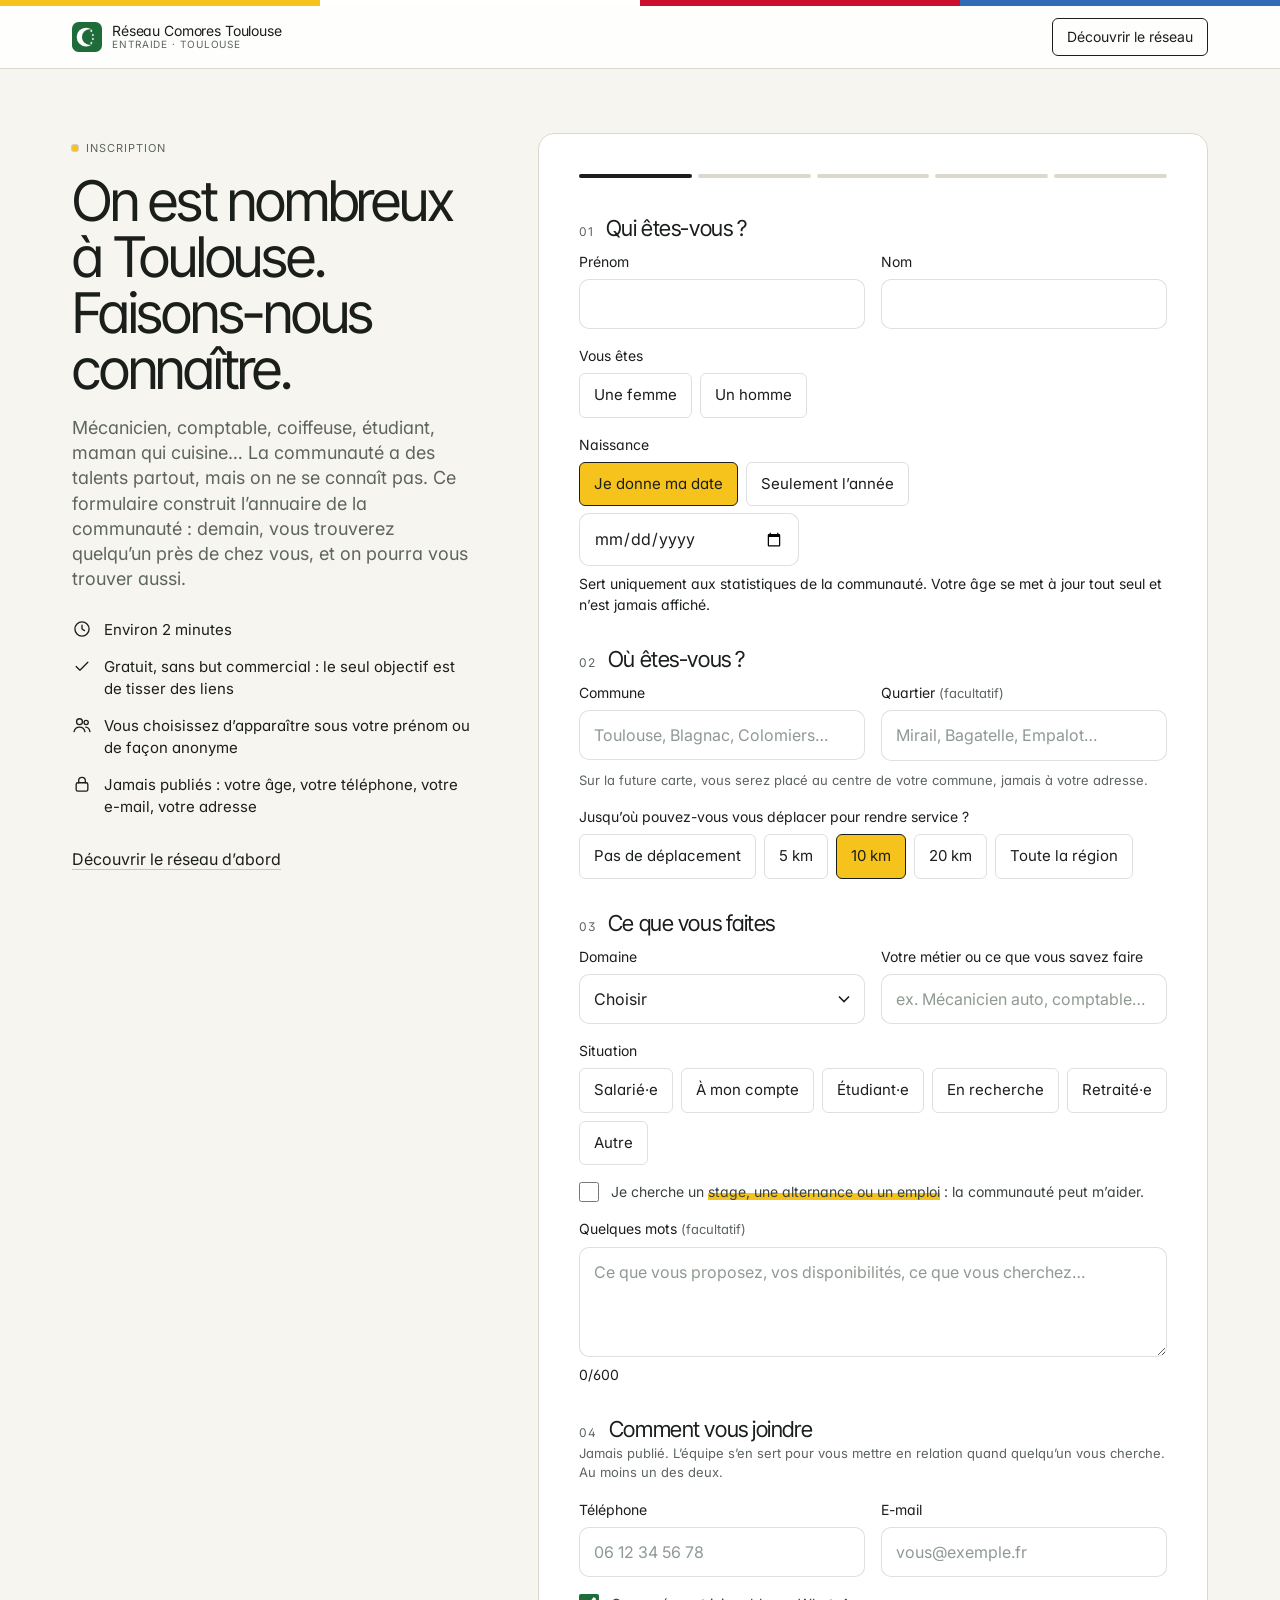
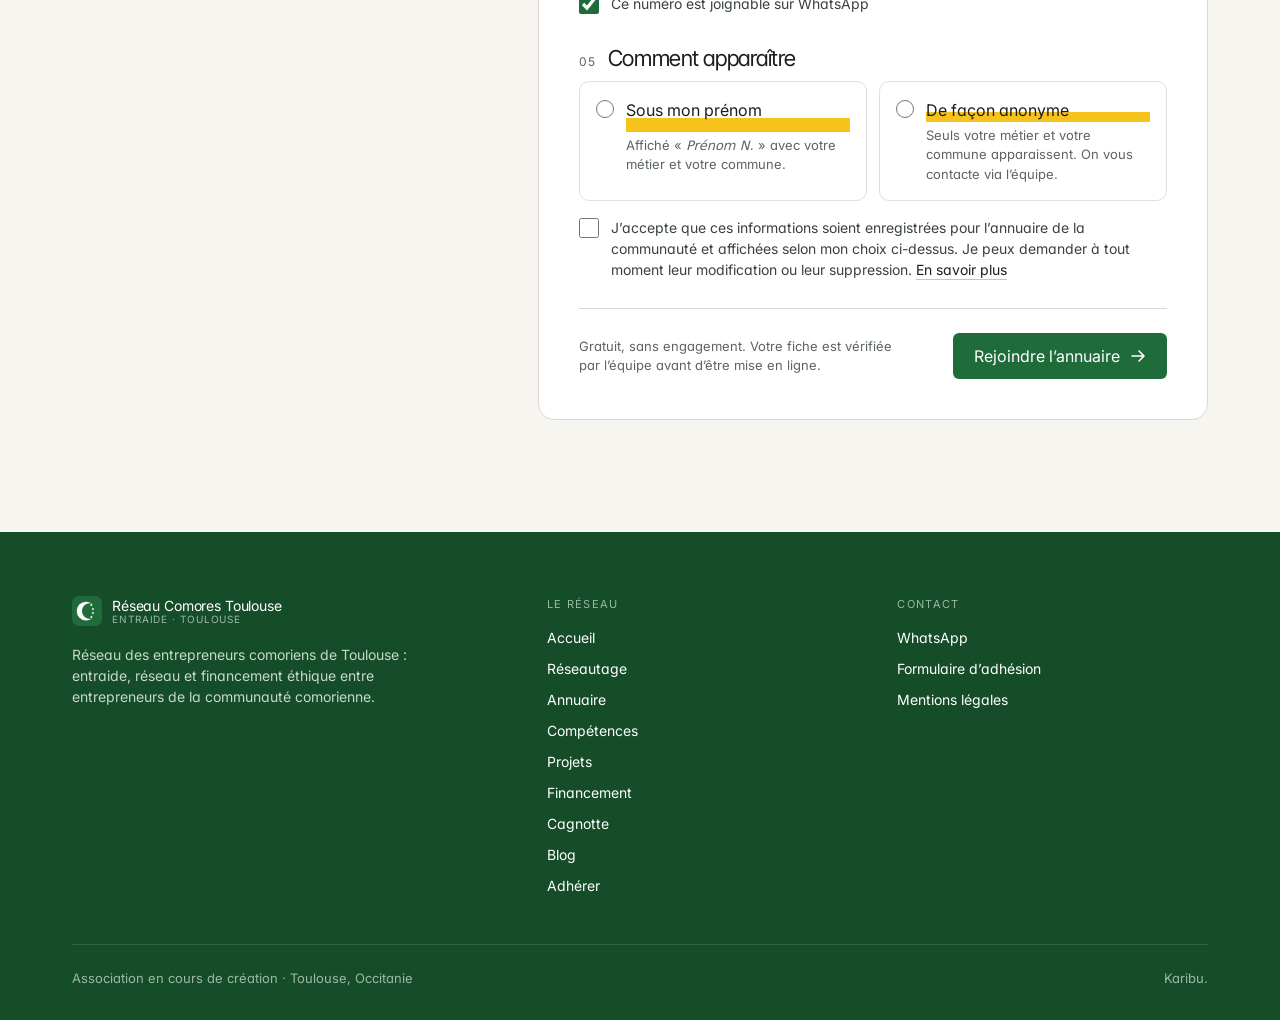
==== commit 168c95ed: "Formulaire d'inscription sur /adherer/, une page par section, blog - /adherer/ affiche le formulaire" ====
--- a/adherer/index.html
+++ b/adherer/index.html
@@ -1,12 +1,12 @@
 <!doctype html>
 <html lang="fr"><head>
 <meta charset="utf-8"><meta name="viewport" content="width=device-width, initial-scale=1">
-<title>Adhérer · Réseau des entrepreneurs comoriens de Toulouse</title>
-<meta name="description" content="Rejoignez le réseau d’entraide des entrepreneurs comoriens de Toulouse. Formulaire d’adhésion en 2 minutes, gratuit et sans engagement.">
+<title>Rejoindre l’annuaire · Réseau des entrepreneurs comoriens de Toulouse</title>
+<meta name="description" content="Rejoignez l’annuaire de la communauté comorienne de Toulouse : faites connaître votre métier et trouvez quelqu’un de la communauté près de chez vous. 2 minutes, gratuit.">
 <link rel="canonical" href="https://kevinhadad36.github.io/entraide-comores-toulouse/adherer/">
 <meta property="og:type" content="website"><meta property="og:locale" content="fr_FR">
 <meta property="og:site_name" content="Réseau des entrepreneurs comoriens de Toulouse">
-<meta property="og:title" content="Adhérer · Réseau des entrepreneurs comoriens de Toulouse"><meta property="og:description" content="Rejoignez le réseau d’entraide des entrepreneurs comoriens de Toulouse. Formulaire d’adhésion en 2 minutes, gratuit et sans engagement.">
+<meta property="og:title" content="Rejoindre l’annuaire · Réseau des entrepreneurs comoriens de Toulouse"><meta property="og:description" content="Rejoignez l’annuaire de la communauté comorienne de Toulouse : faites connaître votre métier et trouvez quelqu’un de la communauté près de chez vous. 2 minutes, gratuit.">
 <meta property="og:url" content="https://kevinhadad36.github.io/entraide-comores-toulouse/adherer/"><meta property="og:image" content="https://kevinhadad36.github.io/entraide-comores-toulouse/assets/og.png">
 <meta property="og:image:width" content="1200"><meta property="og:image:height" content="630">
 <meta name="twitter:card" content="summary_large_image">
@@ -28,77 +28,105 @@
 <div class="wrap form-wrap">
   <div>
     <div class="sticky">
-      <span class="label">Formulaire d’adhésion</span>
-      <h1 style="font-size:clamp(2.4rem,6vw,3.5rem);margin:16px 0 18px;line-height:1">Rejoignez le réseau.</h1>
-      <p class="lead muted" style="font-size:1.125rem">Deux minutes pour vous présenter. Nous revenons vers vous rapidement pour faire connaissance.</p>
+      <span class="label">Inscription</span>
+      <h1 style="font-size:clamp(2.4rem,6vw,3.5rem);margin:16px 0 18px;line-height:1">On est nombreux à Toulouse. Faisons-nous connaître.</h1>
+      <p class="lead muted" style="font-size:1.125rem">Mécanicien, comptable, coiffeuse, étudiant, maman qui cuisine… La communauté a des talents partout, mais on ne se connaît pas. Ce formulaire construit l’annuaire de la communauté : demain, vous trouverez quelqu’un près de chez vous, et on pourra vous trouver aussi.</p>
       <ul class="aside-list">
-        <li><svg viewBox="0 0 24 24"><circle cx="12" cy="12" r="8.5"/><path d="M12 7.5V12l3 2"/></svg><span>2 minutes, 3 étapes</span></li>
-        <li><svg viewBox="0 0 24 24"><path d="M5 12.5l4.5 4.5L19 7.5"/></svg><span>Gratuit et sans engagement</span></li>
-        <li><svg viewBox="0 0 24 24"><rect x="5" y="10.5" width="14" height="10" rx="2"/><path d="M8 10.5V8a4 4 0 0 1 8 0v2.5"/></svg><span>Vos informations restent entre nous</span></li>
-        <li><svg viewBox="0 0 24 24"><circle cx="9" cy="8" r="3.5"/><path d="M2.5 20c.8-3.6 3.4-5.5 6.5-5.5s5.7 1.9 6.5 5.5"/><circle cx="17" cy="9" r="2.5"/><path d="M16.5 14.6c2.6.2 4.4 1.9 5 5.4"/></svg><span>Ouvert aux entrepreneurs, porteurs de projet et soutiens</span></li>
+        <li><svg viewBox="0 0 24 24"><circle cx="12" cy="12" r="8.5"/><path d="M12 7.5V12l3 2"/></svg><span>Environ 2 minutes</span></li>
+        <li><svg viewBox="0 0 24 24"><path d="M5 12.5l4.5 4.5L19 7.5"/></svg><span>Gratuit, sans but commercial : le seul objectif est de tisser des liens</span></li>
+        <li><svg viewBox="0 0 24 24"><circle cx="9" cy="8" r="3.5"/><path d="M2.5 20c.8-3.6 3.4-5.5 6.5-5.5s5.7 1.9 6.5 5.5"/><circle cx="17" cy="9" r="2.5"/><path d="M16.5 14.6c2.6.2 4.4 1.9 5 5.4"/></svg><span>Vous choisissez d’apparaître sous votre prénom ou de façon anonyme</span></li>
+        <li><svg viewBox="0 0 24 24"><rect x="5" y="10.5" width="14" height="10" rx="2"/><path d="M8 10.5V8a4 4 0 0 1 8 0v2.5"/></svg><span>Jamais publiés : votre âge, votre téléphone, votre e-mail, votre adresse</span></li>
       </ul>
       <p style="margin-top:28px"><a class="link" href="../">Découvrir le réseau d’abord</a></p>
     </div>
   </div>
 
   <div>
-  <form class="join" id="join" novalidate
-    data-endpoint="" data-whatsapp="33641478339" data-email="">
-    <div class="progress" aria-hidden="true"><i class="on"></i><i></i><i></i></div>
-    
-    <input type="hidden" name="_subject" value="Nouvelle adhésion · Réseau Comores Toulouse">
-    <input type="hidden" name="source" value="">
-    <label class="hp" aria-hidden="true">Ne pas remplir <input type="text" name="_gotcha" tabindex="-1" autocomplete="off"></label>
+  <form class="join" id="inscription" novalidate
+    data-supabase-url="" data-supabase-key="" data-whatsapp="33641478339">
+    <div class="progress" aria-hidden="true"><i class="on"></i><i></i><i></i><i></i><i></i></div>
 
     <fieldset>
-      <legend><small>01</small>Vous</legend>
+      <legend><small>01</small>Qui êtes-vous ?</legend>
       <div class="fgrid c2">
-        <label class="field"><span>Prénom</span><input type="text" name="prenom" autocomplete="given-name" required></label>
-        <label class="field"><span>Nom</span><input type="text" name="nom" autocomplete="family-name" required></label>
-        <label class="field"><span>Téléphone <em>(WhatsApp de préférence)</em></span><input type="tel" name="telephone" autocomplete="tel" inputmode="tel" placeholder="06 12 34 56 78" required></label>
-        <label class="field"><span>E-mail <em>(facultatif)</em></span><input type="email" name="email" autocomplete="email" placeholder="vous@exemple.fr"></label>
-        <label class="field"><span>Ville</span><input type="text" name="ville" autocomplete="address-level2" placeholder="Toulouse, Blagnac, Colomiers…" required></label>
-        <label class="field"><span>Vous êtes…</span><select name="profil" required>
-          <option value="">Choisir</option><option>Entrepreneur / chef d’entreprise</option><option>Indépendant / artisan / auto-entrepreneur</option><option>Porteur de projet</option><option>Étudiant / jeune diplômé</option><option>Salarié, envie de soutenir le réseau</option><option>Autre</option>
-        </select></label>
+        <label class="field"><span>Prénom</span><input type="text" name="prenom" maxlength="80" autocomplete="given-name" required></label>
+        <label class="field"><span>Nom</span><input type="text" name="nom" maxlength="80" autocomplete="family-name" required></label>
+      </div>
+      <div class="field"><span class="group-title">Vous êtes</span><div class="opts"><label class="opt"><input type="radio" name="sexe" value="femme"><span>Une femme</span></label><label class="opt"><input type="radio" name="sexe" value="homme"><span>Un homme</span></label></div></div>
+      <div class="field">
+        <span class="group-title">Naissance</span>
+        <div class="opts"><label class="opt"><input type="radio" name="naiss_mode" value="date" checked><span>Je donne ma date</span></label><label class="opt"><input type="radio" name="naiss_mode" value="annee"><span>Seulement l’année</span></label></div>
+        <div class="naiss">
+          <input type="date" name="date_naissance" aria-label="Date de naissance">
+          <input type="number" name="annee_naissance" aria-label="Année de naissance" placeholder="ex. 1990" min="1920" inputmode="numeric" hidden>
+          <output id="age-preview"></output>
+        </div>
+        <span class="hint">Sert uniquement aux statistiques de la communauté. Votre âge se met à jour tout seul et n’est jamais affiché.</span>
       </div>
     </fieldset>
 
     <fieldset>
-      <legend><small>02</small>Votre activité</legend>
+      <legend><small>02</small>Où êtes-vous ?</legend>
       <div class="fgrid c2">
-        <label class="field"><span>Nom de l’entreprise ou du projet <em>(facultatif)</em></span><input type="text" name="entreprise" autocomplete="organization"></label>
-        <label class="field"><span>Secteur</span><select name="secteur">
-          <option value="">Choisir</option><option>Bâtiment &amp; travaux</option><option>Restauration &amp; traiteur</option><option>Commerce</option><option>Transport &amp; logistique</option><option>Beauté &amp; bien-être</option><option>Santé</option><option>Numérique &amp; tech</option><option>Conseil, gestion, comptabilité</option><option>Immobilier</option><option>Éducation &amp; formation</option><option>Événementiel</option><option>Import-export</option><option>Services à la personne</option><option>Autre</option>
-        </select></label>
+        <label class="field"><span>Commune</span>
+          <span class="combo"><input type="text" name="commune" required autocomplete="off" placeholder="Toulouse, Blagnac, Colomiers…" aria-autocomplete="list" aria-controls="commune-list"><ul id="commune-list" role="listbox" hidden></ul></span>
+        </label>
+        <label class="field"><span>Quartier <em>(facultatif)</em></span><input type="text" name="quartier" maxlength="80" placeholder="Mirail, Bagatelle, Empalot…"></label>
       </div>
-      <label class="field"><span>En deux mots, que faites-vous ? <em>(ou que voulez-vous lancer ?)</em></span><textarea name="activite" placeholder="Ex. : je suis plombier à mon compte depuis 3 ans…"></textarea></label>
+      <span class="hint" style="margin-top:-6px">Sur la future carte, vous serez placé au centre de votre commune, jamais à votre adresse.</span>
+      <div class="field"><span class="group-title">Jusqu’où pouvez-vous vous déplacer pour rendre service ?</span>
+        <div class="opts"><label class="opt"><input type="radio" name="rayon_km" value="0"><span>Pas de déplacement</span></label><label class="opt"><input type="radio" name="rayon_km" value="5"><span>5 km</span></label><label class="opt"><input type="radio" name="rayon_km" value="10" checked><span>10 km</span></label><label class="opt"><input type="radio" name="rayon_km" value="20"><span>20 km</span></label><label class="opt"><input type="radio" name="rayon_km" value="50"><span>Toute la région</span></label></div>
+      </div>
     </fieldset>
 
     <fieldset>
-      <legend><small>03</small>Entraide</legend>
-      <div class="field"><span class="group-title">Ce que vous pouvez apporter <em>(plusieurs choix)</em></span><div class="opts"><label class="opt"><input type="checkbox" name="apports" value="Mes services / produits"><span>Mes services / produits</span></label><label class="opt"><input type="checkbox" name="apports" value="Des conseils dans mon domaine"><span>Des conseils dans mon domaine</span></label><label class="opt"><input type="checkbox" name="apports" value="Du temps bénévole"><span>Du temps bénévole</span></label><label class="opt"><input type="checkbox" name="apports" value="Mon réseau de contacts"><span>Mon réseau de contacts</span></label><label class="opt"><input type="checkbox" name="apports" value="Un soutien financier aux projets"><span>Un soutien financier aux projets</span></label><label class="opt"><input type="checkbox" name="apports" value="Animer un atelier"><span>Animer un atelier</span></label></div></div>
-      <div class="field"><span class="group-title">Ce que vous cherchez <em>(plusieurs choix)</em></span><div class="opts"><label class="opt"><input type="checkbox" name="besoins" value="Des clients"><span>Des clients</span></label><label class="opt"><input type="checkbox" name="besoins" value="Des partenaires"><span>Des partenaires</span></label><label class="opt"><input type="checkbox" name="besoins" value="Des conseils"><span>Des conseils</span></label><label class="opt"><input type="checkbox" name="besoins" value="Un financement halal"><span>Un financement halal</span></label><label class="opt"><input type="checkbox" name="besoins" value="Un mentor"><span>Un mentor</span></label><label class="opt"><input type="checkbox" name="besoins" value="Des infos sur les démarches"><span>Des infos sur les démarches</span></label><label class="opt"><input type="checkbox" name="besoins" value="Rencontrer du monde"><span>Rencontrer du monde</span></label></div></div>
-      <label class="field"><span>Une idée de nom pour l’association ? <em>(facultatif, on vote ensemble)</em></span><input type="text" name="idee_nom"></label>
-      <label class="field"><span>Un message, une idée de projet ? <em>(facultatif)</em></span><textarea name="message"></textarea></label>
+      <legend><small>03</small>Ce que vous faites</legend>
+      <div class="fgrid c2">
+        <label class="field"><span>Domaine</span><select name="domaine" required><option value="">Choisir</option><option value="batiment">Bâtiment, travaux, plomberie, électricité</option><option value="auto">Mécanique, automobile, transport</option><option value="cuisine">Cuisine, traiteur, plats faits maison</option><option value="beaute">Coiffure, beauté, couture</option><option value="sante">Santé, aide à la personne</option><option value="education">Enseignement, soutien scolaire, garde d’enfants</option><option value="compta">Comptabilité, banque, finance, assurance</option><option value="juridique">Juridique, administratif, démarches</option><option value="informatique">Informatique, numérique, développement</option><option value="image">Graphisme, photo, vidéo, communication</option><option value="commerce">Commerce, vente, import-export</option><option value="evenementiel">Événementiel, musique, animation</option><option value="immobilier">Immobilier, logement</option><option value="tourisme">Tourisme, hôtellerie, restauration</option><option value="sport">Sport, coaching</option><option value="autre">Autre</option></select></label>
+        <label class="field"><span>Votre métier ou ce que vous savez faire</span><input type="text" name="metier" maxlength="120" required placeholder="ex. Mécanicien auto, comptable…"></label>
+      </div>
+      <div class="field"><span class="group-title">Situation</span>
+        <div class="opts"><label class="opt"><input type="radio" name="situation" value="salarie"><span>Salarié·e</span></label><label class="opt"><input type="radio" name="situation" value="independant"><span>À mon compte</span></label><label class="opt"><input type="radio" name="situation" value="etudiant"><span>Étudiant·e</span></label><label class="opt"><input type="radio" name="situation" value="recherche"><span>En recherche</span></label><label class="opt"><input type="radio" name="situation" value="retraite"><span>Retraité·e</span></label><label class="opt"><input type="radio" name="situation" value="autre"><span>Autre</span></label></div>
+      </div>
+      <label class="check"><input type="checkbox" name="cherche_stage"><span>Je cherche un <b>stage, une alternance ou un emploi</b> : la communauté peut m’aider.</span></label>
+      <label class="field"><span>Quelques mots <em>(facultatif)</em></span><textarea name="description" maxlength="600" placeholder="Ce que vous proposez, vos disponibilités, ce que vous cherchez…"></textarea><span class="hint"><span id="desc-count">0</span>/600</span></label>
     </fieldset>
 
-    <div style="display:grid;gap:14px">
-      <label class="check"><input type="checkbox" name="annuaire" value="oui"><span>J’accepte que mon nom, mon activité et mon contact professionnel apparaissent dans l’annuaire des membres (après validation avec moi).</span></label>
-      <label class="check"><input type="checkbox" name="consentement" value="oui" required><span>J’accepte que mes informations soient utilisées par l’association pour me recontacter et gérer mon adhésion. Elles ne sont jamais revendues. <a class="link" href="../mentions-legales/">En savoir plus</a></span></label>
-    </div>
+    <fieldset>
+      <legend><small>04</small>Comment vous joindre</legend>
+      <span class="hint" style="margin-top:-8px">Jamais publié. L’équipe s’en sert pour vous mettre en relation quand quelqu’un vous cherche. Au moins un des deux.</span>
+      <div class="fgrid c2">
+        <label class="field"><span>Téléphone</span><input type="tel" name="telephone" autocomplete="tel" inputmode="tel" placeholder="06 12 34 56 78"></label>
+        <label class="field"><span>E-mail</span><input type="email" name="email" autocomplete="email" placeholder="vous@exemple.fr"></label>
+      </div>
+      <label class="check"><input type="checkbox" name="whatsapp" checked><span>Ce numéro est joignable sur WhatsApp</span></label>
+    </fieldset>
 
-    <div class="form-msg" id="form-msg" role="alert" hidden></div>
+    <fieldset>
+      <legend><small>05</small>Comment apparaître</legend>
+      <div class="choices" role="radiogroup" aria-label="Visibilité">
+        <label class="choice"><input type="radio" name="visibilite" value="public"><b>Sous mon prénom</b><small>Affiché « <i id="preview-nom">Prénom N.</i> » avec votre métier et votre commune.</small></label>
+        <label class="choice"><input type="radio" name="visibilite" value="anonyme"><b>De façon anonyme</b><small>Seuls votre métier et votre commune apparaissent. On vous contacte via l’équipe.</small></label>
+      </div>
+      <label class="check"><input type="checkbox" name="consentement" required><span>J’accepte que ces informations soient enregistrées pour l’annuaire de la communauté et affichées selon mon choix ci-dessus. Je peux demander à tout moment leur modification ou leur suppression. <a class="link" href="../mentions-legales/">En savoir plus</a></span></label>
+    </fieldset>
+
+    <div class="form-msg err" id="form-error" role="alert" hidden></div>
     <div class="form-foot">
-      <p>Gratuit, sans engagement. Les modalités de cotisation seront présentées à la création officielle de l’association.</p>
-      <button class="btn btn-hl" type="submit">Envoyer mon adhésion <svg viewBox="0 0 16 16"><path d="M2 8h12M9 3l5 5-5 5"/></svg></button>
+      <p>Gratuit, sans engagement. Votre fiche est vérifiée par l’équipe avant d’être mise en ligne.</p>
+      <button class="btn btn-hl" type="submit">Rejoindre l’annuaire <svg viewBox="0 0 16 16"><path d="M2 8h12M9 3l5 5-5 5"/></svg></button>
     </div>
   </form>
 
   <div class="done" id="done" tabindex="-1">
     <div class="big"><svg viewBox="0 0 24 24"><path d="M5 12.5l4.5 4.5L19 7.5"/></svg></div>
-    <h2>Bienvenue dans le réseau.</h2>
-    <p class="muted">Merci ! Nous avons bien reçu votre demande et nous revenons vers vous très vite. En attendant, partagez le formulaire autour de vous : plus nous serons nombreux, plus le réseau sera utile à chacun.</p>
+    <h2>Merci, <span id="merci-prenom"></span> !</h2>
+    <p class="muted" id="merci-texte">Votre fiche est enregistrée. L’équipe la vérifie avant de la mettre en ligne.</p>
+    <div class="token" id="token" hidden>
+      <p><b>Gardez ce code</b> : il vous permettra de modifier ou supprimer votre fiche plus tard.</p>
+      <code id="jeton"></code><button type="button" class="btn btn-out" id="copy-jeton">Copier</button>
+    </div>
+    <p class="muted">Faites tourner le lien autour de vous : plus on est nombreux, plus l’annuaire est utile.</p>
     <div class="cta"><a class="btn btn-hl" id="wa-share" href="#" target="_blank" rel="noopener"><svg viewBox="0 0 24 24"><path d="M4 19.5l1.3-3.8A8 8 0 1 1 8.4 19z"/></svg> Partager sur WhatsApp</a><a class="btn btn-out" href="../">Découvrir le réseau</a></div>
   </div>
   </div>
@@ -107,10 +135,11 @@
 <footer><div class="wrap">
 <div class="foot">
 <div><a class="brand" href="../"><svg viewBox="0 0 32 32" aria-hidden="true"><rect width="32" height="32" rx="7" fill="#1f6b3a"/><mask id="lg"><rect width="32" height="32" fill="#fff"/><circle cx="19" cy="16" r="8.4" fill="#000"/></mask><circle cx="15" cy="16" r="10" fill="#fff" mask="url(#lg)"/><g fill="#fff"><polygon points="20.60,8.05 21.01,9.04 22.07,9.12 21.26,9.82 21.51,10.85 20.60,10.30 19.69,10.85 19.94,9.82 19.13,9.12 20.19,9.04"/><polygon points="22.30,12.35 22.71,13.34 23.77,13.42 22.96,14.12 23.21,15.15 22.30,14.60 21.39,15.15 21.64,14.12 20.83,13.42 21.89,13.34"/><polygon points="22.30,16.55 22.71,17.54 23.77,17.62 22.96,18.32 23.21,19.35 22.30,18.80 21.39,19.35 21.64,18.32 20.83,17.62 21.89,17.54"/><polygon points="20.60,20.85 21.01,21.84 22.07,21.92 21.26,22.62 21.51,23.65 20.60,23.10 19.69,23.65 19.94,22.62 19.13,21.92 20.19,21.84"/></g></svg><span>Réseau Comores Toulouse<small>Entraide · Toulouse</small></span></a><p style="margin-top:18px;max-width:38ch">Réseau des entrepreneurs comoriens de Toulouse : entraide, réseau et financement éthique entre entrepreneurs de la communauté comorienne.</p></div>
-<div><h4>Le réseau</h4><ul><li><a href="../">Le réseau</a></li><li><a href="../annuaire/">Annuaire</a></li><li><a href="../financement/">Financement</a></li><li><a href="../cagnotte/">Cagnotte</a></li><li><a href="../adherer/">Adhérer</a></li></ul></div>
+<div><h4>Le réseau</h4><ul><li><a href="../">Accueil</a></li><li><a href="../reseautage/">Réseautage</a></li><li><a href="../annuaire/">Annuaire</a></li><li><a href="../competences/">Compétences</a></li><li><a href="../projets/">Projets</a></li><li><a href="../financement/">Financement</a></li><li><a href="../cagnotte/">Cagnotte</a></li><li><a href="../blog/">Blog</a></li><li><a href="../adherer/">Adhérer</a></li></ul></div>
 <div><h4>Contact</h4><ul><li><a href="https://wa.me/33641478339">WhatsApp</a></li><li><a href="../adherer/">Formulaire d’adhésion</a></li><li><a href="../mentions-legales/">Mentions légales</a></li></ul></div>
 </div>
 <div class="foot-bottom"><span>Association en cours de création · Toulouse, Occitanie</span><span>Karibu.</span></div>
 </div></footer>
 <script src="../assets/app.js" defer></script>
+<script src="../assets/inscription.js" defer></script>
 </body></html>
--- a/assets/style.css
+++ b/assets/style.css
@@ -65,15 +65,15 @@
 .nav ul a{display:block;padding:8px 12px;border-radius:6px;text-decoration:none;font-size:14px;transition:background .3s}
 .nav ul a:hover,.nav ul a[aria-current="page"]{background:var(--bone)}
 .nav .btn{min-height:38px;padding:0 14px;font-size:14px}
-@media(min-width:960px){.nav ul{display:flex}}
+@media(min-width:1180px){.nav ul{display:flex}}
 .menu-btn{display:inline-flex;align-items:center;justify-content:center;width:38px;height:38px;border-radius:6px;border:1px solid var(--hair);background:var(--paper);cursor:pointer}
 .menu-btn svg{width:18px;height:18px;stroke:var(--ink);stroke-width:1.6;fill:none}
-@media(min-width:960px){.menu-btn{display:none}}
+@media(min-width:1180px){.menu-btn{display:none}}
 .nav-right{display:flex;gap:8px;align-items:center;flex:none}
 .drawer{display:none;border-top:1px solid var(--hair);background:var(--paper)}
 .drawer.open{display:block}
 .drawer a{display:block;padding:14px 20px;border-bottom:1px solid var(--hair);text-decoration:none}
-@media(min-width:960px){.drawer{display:none!important}}
+@media(min-width:1180px){.drawer{display:none!important}}
 
 /* hero */
 .hero{padding:56px 0 64px}
@@ -113,6 +113,8 @@
 .ticker li{padding:22px 16px 22px 0;border-bottom:1px solid var(--line-dark)}
 .ticker li span{display:block;font-size:10px;letter-spacing:.12em;text-transform:uppercase;color:#a9c4b1;margin-bottom:6px}
 .ticker li{font-size:14px}
+.ticker li a{display:block;color:inherit;text-decoration:none;transition:color .3s}
+.ticker li a:hover{color:var(--hl)}
 @media(min-width:880px){.ticker ul{grid-template-columns:repeat(6,1fr)}.ticker li{border-bottom:0;border-left:1px solid var(--line-dark);padding:26px 18px}.ticker li:first-child{border-left:0;padding-left:0}}
 
 /* sections */
@@ -229,7 +231,7 @@
 .field{display:grid;gap:7px}
 .field>span,.group-title{font-size:14px;color:var(--ink)}
 .field>span em,.group-title em{font-style:normal;color:var(--ash);font-size:13px}
-input[type=text],input[type=email],input[type=tel],select,textarea{width:100%;font:400 16px/1.4 var(--font);color:var(--ink);background:var(--paper);border:1px solid rgba(33,33,33,.14);border-radius:10px;padding:13px 14px;transition:border-color .3s;appearance:none;-webkit-appearance:none}
+input[type=text],input[type=email],input[type=tel],input[type=date],input[type=number],select,textarea{width:100%;font:400 16px/1.4 var(--font);color:var(--ink);background:var(--paper);border:1px solid rgba(33,33,33,.14);border-radius:10px;padding:13px 14px;transition:border-color .3s;appearance:none;-webkit-appearance:none}
 select{background-image:url("data:image/svg+xml,%3Csvg xmlns='http://www.w3.org/2000/svg' width='12' height='8' fill='none' stroke='%231b1f1c' stroke-width='1.6'%3E%3Cpath d='M1 1.5l5 5 5-5'/%3E%3C/svg%3E");background-repeat:no-repeat;background-position:right 14px center;padding-right:40px}
 textarea{min-height:110px;resize:vertical}
 input:focus,select:focus,textarea:focus{outline:0;border-color:var(--ink)}
@@ -291,3 +293,43 @@
   .reveal.in{opacity:1}
 }
 @media (prefers-reduced-motion:reduce){html{scroll-behavior:auto}.search .caret{animation:none}}
+
+/* formulaire d'inscription (annuaire) */
+.hint{font-size:13px;color:var(--ash)}
+.naiss{display:flex;flex-wrap:wrap;gap:12px;align-items:center}
+.naiss input{max-width:220px}
+#age-preview{color:var(--vert);font-size:15px}
+.combo{position:relative;display:block}
+.combo ul{position:absolute;z-index:5;left:0;right:0;top:calc(100% + 4px);list-style:none;padding:6px;background:var(--paper);border:1px solid var(--hair);border-radius:10px}
+.combo li{padding:10px 12px;border-radius:6px;cursor:pointer;font-size:15px}
+.combo li:hover{background:var(--bone)}
+.combo li small{margin-left:6px;color:var(--ash)}
+.choices{display:grid;gap:12px}
+@media(min-width:720px){.choices{grid-template-columns:1fr 1fr}}
+.choice{position:relative;display:grid;gap:4px;padding:16px 16px 16px 46px;border:1px solid rgba(33,33,33,.14);border-radius:10px;cursor:pointer;transition:background .3s,border-color .3s}
+.choice input{position:absolute;left:16px;top:18px;width:18px;height:18px;margin:0;accent-color:var(--vert)}
+.choice small{font-size:13px;color:var(--ash)}
+.choice:has(input:checked){border-color:var(--vert);background:#eef4ef}
+.invalid input,.invalid select,.invalid .opt span,.choices.invalid .choice{border-color:var(--rouge)}
+.check.invalid span{color:var(--rouge)}
+.token{display:grid;grid-template-columns:1fr auto;gap:10px;align-items:center;padding:14px;border-radius:10px;background:var(--bone)}
+.token p{grid-column:1/-1;font-size:14px}
+.token code{font-size:14px;word-break:break-all}
+
+/* blog */
+.posts{display:grid;gap:12px}
+@media(min-width:720px){.posts{grid-template-columns:repeat(2,1fr)}}
+@media(min-width:1080px){.posts{grid-template-columns:repeat(3,1fr)}}
+.post h3{font-size:1.375rem;letter-spacing:-.02em}
+.post p{color:var(--ash);font-size:15px}
+.post:hover{border-color:var(--ink)}
+.post-meta{display:flex;flex-wrap:wrap;align-items:center;gap:10px;font-size:13px;color:var(--ash)}
+.tag{font-size:11px;letter-spacing:.08em;text-transform:uppercase;padding:5px 8px;border-radius:6px;background:var(--bone);color:var(--ink)}
+.tag.soon{background:var(--hl)}
+.article-head h1{max-width:22ch}
+.article-head .post-meta{margin-top:4px}
+.article{max-width:680px}
+.article h2{font-size:clamp(1.4rem,3vw,1.75rem);margin:40px 0 14px}
+.article p{font-size:17px;line-height:1.65}
+.article ul{margin:14px 0 0 20px;display:grid;gap:8px;font-size:17px;line-height:1.6;color:#3a423c}
+.article b{background:none}
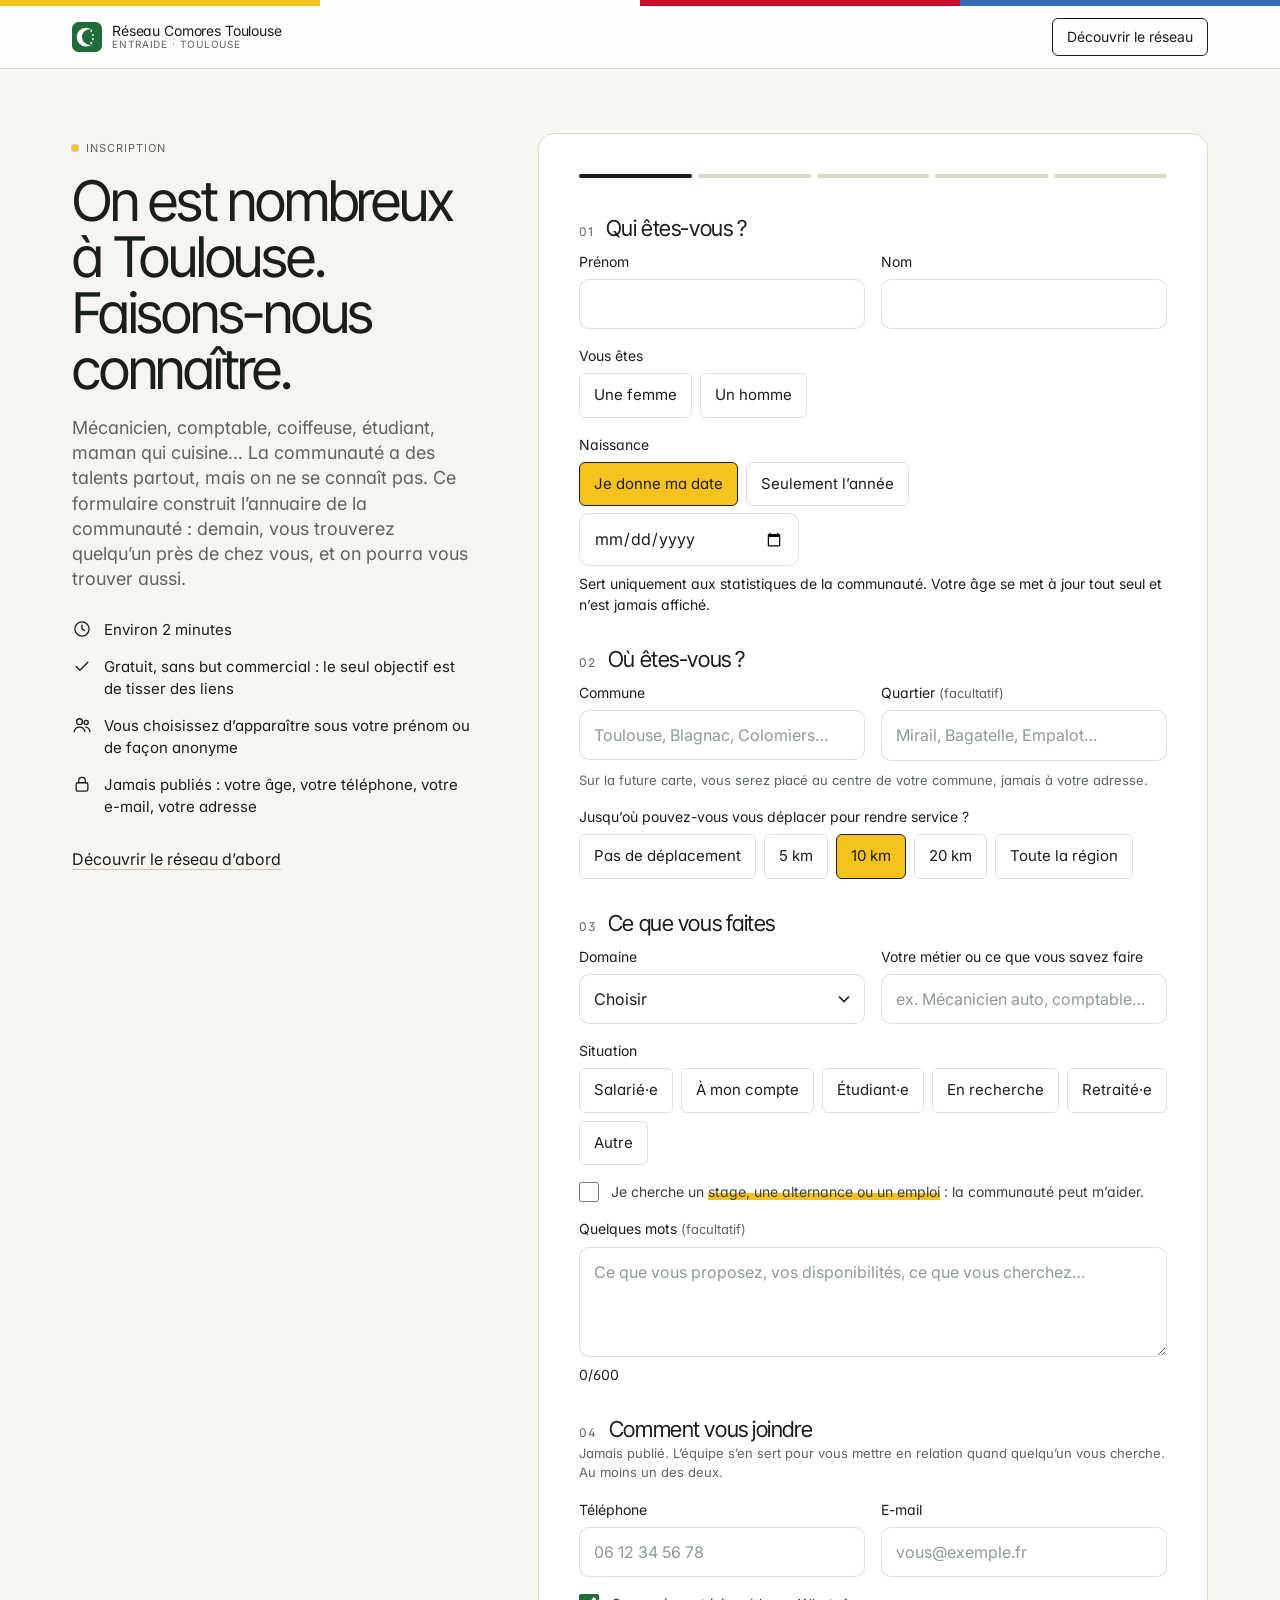
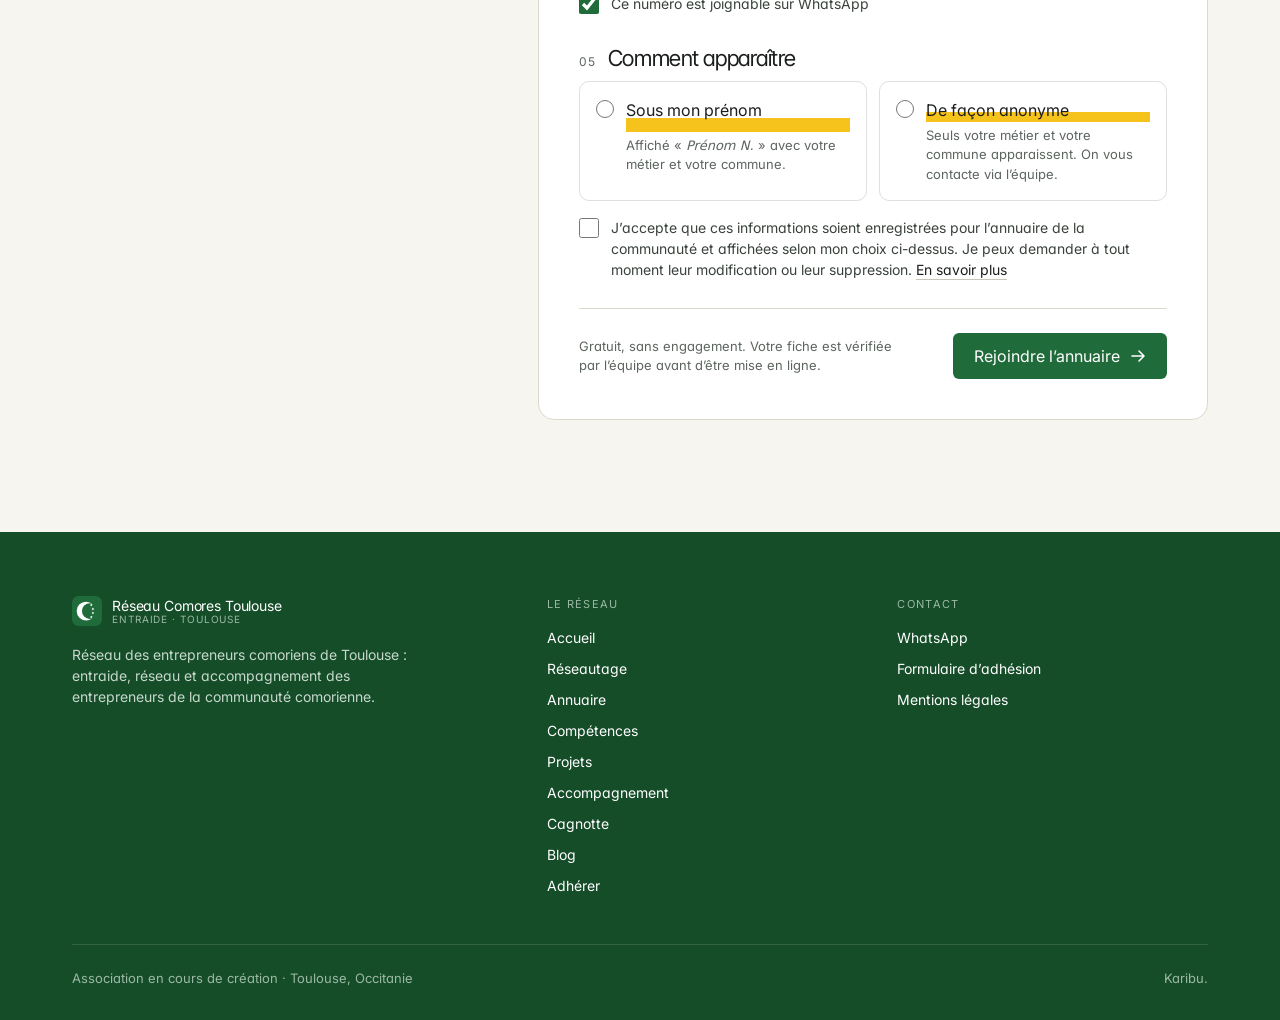
==== commit 443c707f: "Financement devient Accompagnement - Nouvelle page accompagnement/ : création d'entreprise, conseils" ====
--- a/adherer/index.html
+++ b/adherer/index.html
@@ -134,8 +134,8 @@
 </main>
 <footer><div class="wrap">
 <div class="foot">
-<div><a class="brand" href="../"><svg viewBox="0 0 32 32" aria-hidden="true"><rect width="32" height="32" rx="7" fill="#1f6b3a"/><mask id="lg"><rect width="32" height="32" fill="#fff"/><circle cx="19" cy="16" r="8.4" fill="#000"/></mask><circle cx="15" cy="16" r="10" fill="#fff" mask="url(#lg)"/><g fill="#fff"><polygon points="20.60,8.05 21.01,9.04 22.07,9.12 21.26,9.82 21.51,10.85 20.60,10.30 19.69,10.85 19.94,9.82 19.13,9.12 20.19,9.04"/><polygon points="22.30,12.35 22.71,13.34 23.77,13.42 22.96,14.12 23.21,15.15 22.30,14.60 21.39,15.15 21.64,14.12 20.83,13.42 21.89,13.34"/><polygon points="22.30,16.55 22.71,17.54 23.77,17.62 22.96,18.32 23.21,19.35 22.30,18.80 21.39,19.35 21.64,18.32 20.83,17.62 21.89,17.54"/><polygon points="20.60,20.85 21.01,21.84 22.07,21.92 21.26,22.62 21.51,23.65 20.60,23.10 19.69,23.65 19.94,22.62 19.13,21.92 20.19,21.84"/></g></svg><span>Réseau Comores Toulouse<small>Entraide · Toulouse</small></span></a><p style="margin-top:18px;max-width:38ch">Réseau des entrepreneurs comoriens de Toulouse : entraide, réseau et financement éthique entre entrepreneurs de la communauté comorienne.</p></div>
-<div><h4>Le réseau</h4><ul><li><a href="../">Accueil</a></li><li><a href="../reseautage/">Réseautage</a></li><li><a href="../annuaire/">Annuaire</a></li><li><a href="../competences/">Compétences</a></li><li><a href="../projets/">Projets</a></li><li><a href="../financement/">Financement</a></li><li><a href="../cagnotte/">Cagnotte</a></li><li><a href="../blog/">Blog</a></li><li><a href="../adherer/">Adhérer</a></li></ul></div>
+<div><a class="brand" href="../"><svg viewBox="0 0 32 32" aria-hidden="true"><rect width="32" height="32" rx="7" fill="#1f6b3a"/><mask id="lg"><rect width="32" height="32" fill="#fff"/><circle cx="19" cy="16" r="8.4" fill="#000"/></mask><circle cx="15" cy="16" r="10" fill="#fff" mask="url(#lg)"/><g fill="#fff"><polygon points="20.60,8.05 21.01,9.04 22.07,9.12 21.26,9.82 21.51,10.85 20.60,10.30 19.69,10.85 19.94,9.82 19.13,9.12 20.19,9.04"/><polygon points="22.30,12.35 22.71,13.34 23.77,13.42 22.96,14.12 23.21,15.15 22.30,14.60 21.39,15.15 21.64,14.12 20.83,13.42 21.89,13.34"/><polygon points="22.30,16.55 22.71,17.54 23.77,17.62 22.96,18.32 23.21,19.35 22.30,18.80 21.39,19.35 21.64,18.32 20.83,17.62 21.89,17.54"/><polygon points="20.60,20.85 21.01,21.84 22.07,21.92 21.26,22.62 21.51,23.65 20.60,23.10 19.69,23.65 19.94,22.62 19.13,21.92 20.19,21.84"/></g></svg><span>Réseau Comores Toulouse<small>Entraide · Toulouse</small></span></a><p style="margin-top:18px;max-width:38ch">Réseau des entrepreneurs comoriens de Toulouse : entraide, réseau et accompagnement des entrepreneurs de la communauté comorienne.</p></div>
+<div><h4>Le réseau</h4><ul><li><a href="../">Accueil</a></li><li><a href="../reseautage/">Réseautage</a></li><li><a href="../annuaire/">Annuaire</a></li><li><a href="../competences/">Compétences</a></li><li><a href="../projets/">Projets</a></li><li><a href="../accompagnement/">Accompagnement</a></li><li><a href="../cagnotte/">Cagnotte</a></li><li><a href="../blog/">Blog</a></li><li><a href="../adherer/">Adhérer</a></li></ul></div>
 <div><h4>Contact</h4><ul><li><a href="https://wa.me/33641478339">WhatsApp</a></li><li><a href="../adherer/">Formulaire d’adhésion</a></li><li><a href="../mentions-legales/">Mentions légales</a></li></ul></div>
 </div>
 <div class="foot-bottom"><span>Association en cours de création · Toulouse, Occitanie</span><span>Karibu.</span></div>
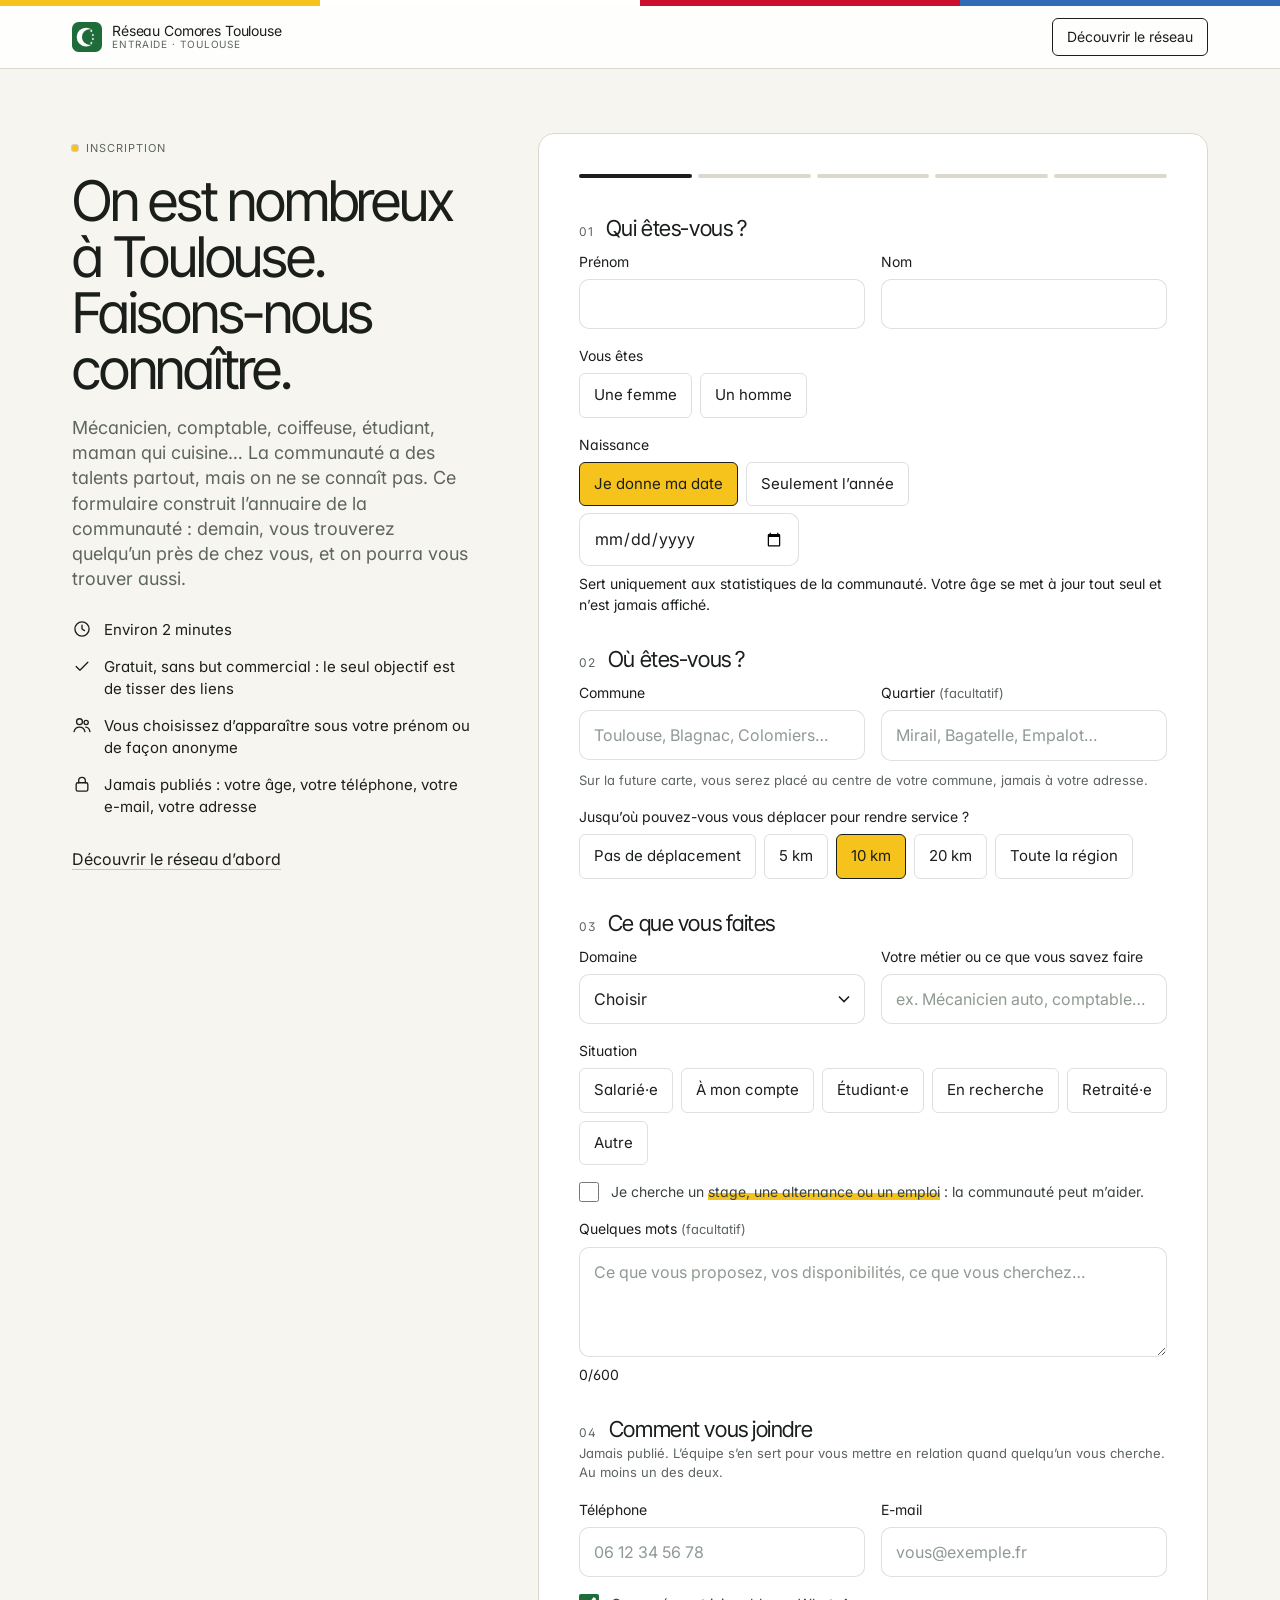
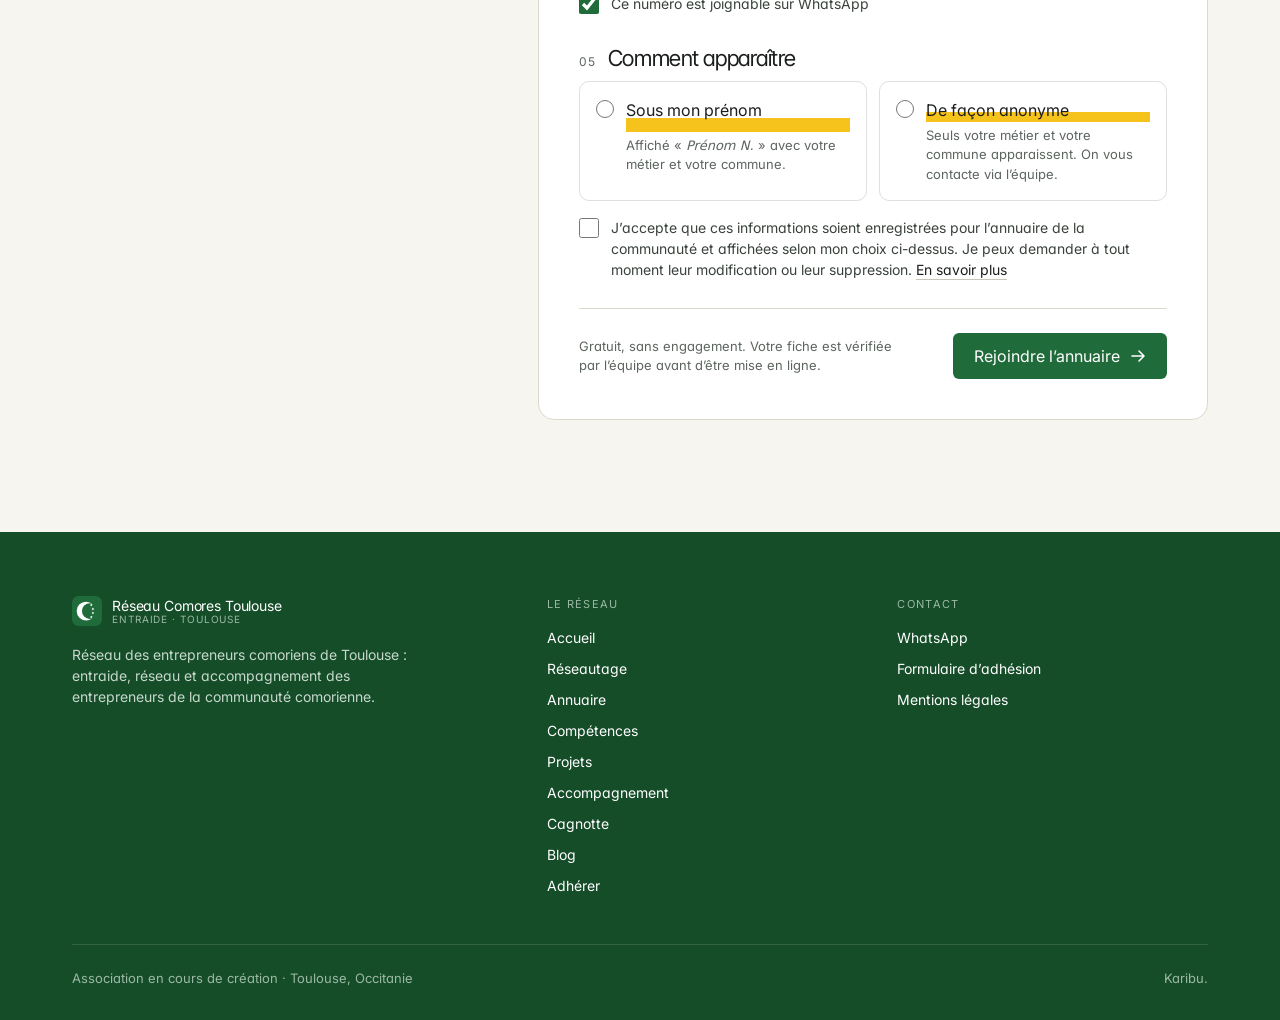
==== commit 1dbdbd62: "Formulaire d'inscription branché sur la base Supabase Co-Authored-By: Claude Opus 5.5 <noreply@anthr" ====
--- a/adherer/index.html
+++ b/adherer/index.html
@@ -43,7 +43,7 @@
 
   <div>
   <form class="join" id="inscription" novalidate
-    data-supabase-url="" data-supabase-key="" data-whatsapp="33641478339">
+    data-supabase-url="https://utbvktkbezddzfegusnn.supabase.co" data-supabase-key="sb_publishable_UJd7950cUkryxQ-GEeLGiw_Kq7kqKWE" data-whatsapp="33641478339">
     <div class="progress" aria-hidden="true"><i class="on"></i><i></i><i></i><i></i><i></i></div>
 
     <fieldset>
